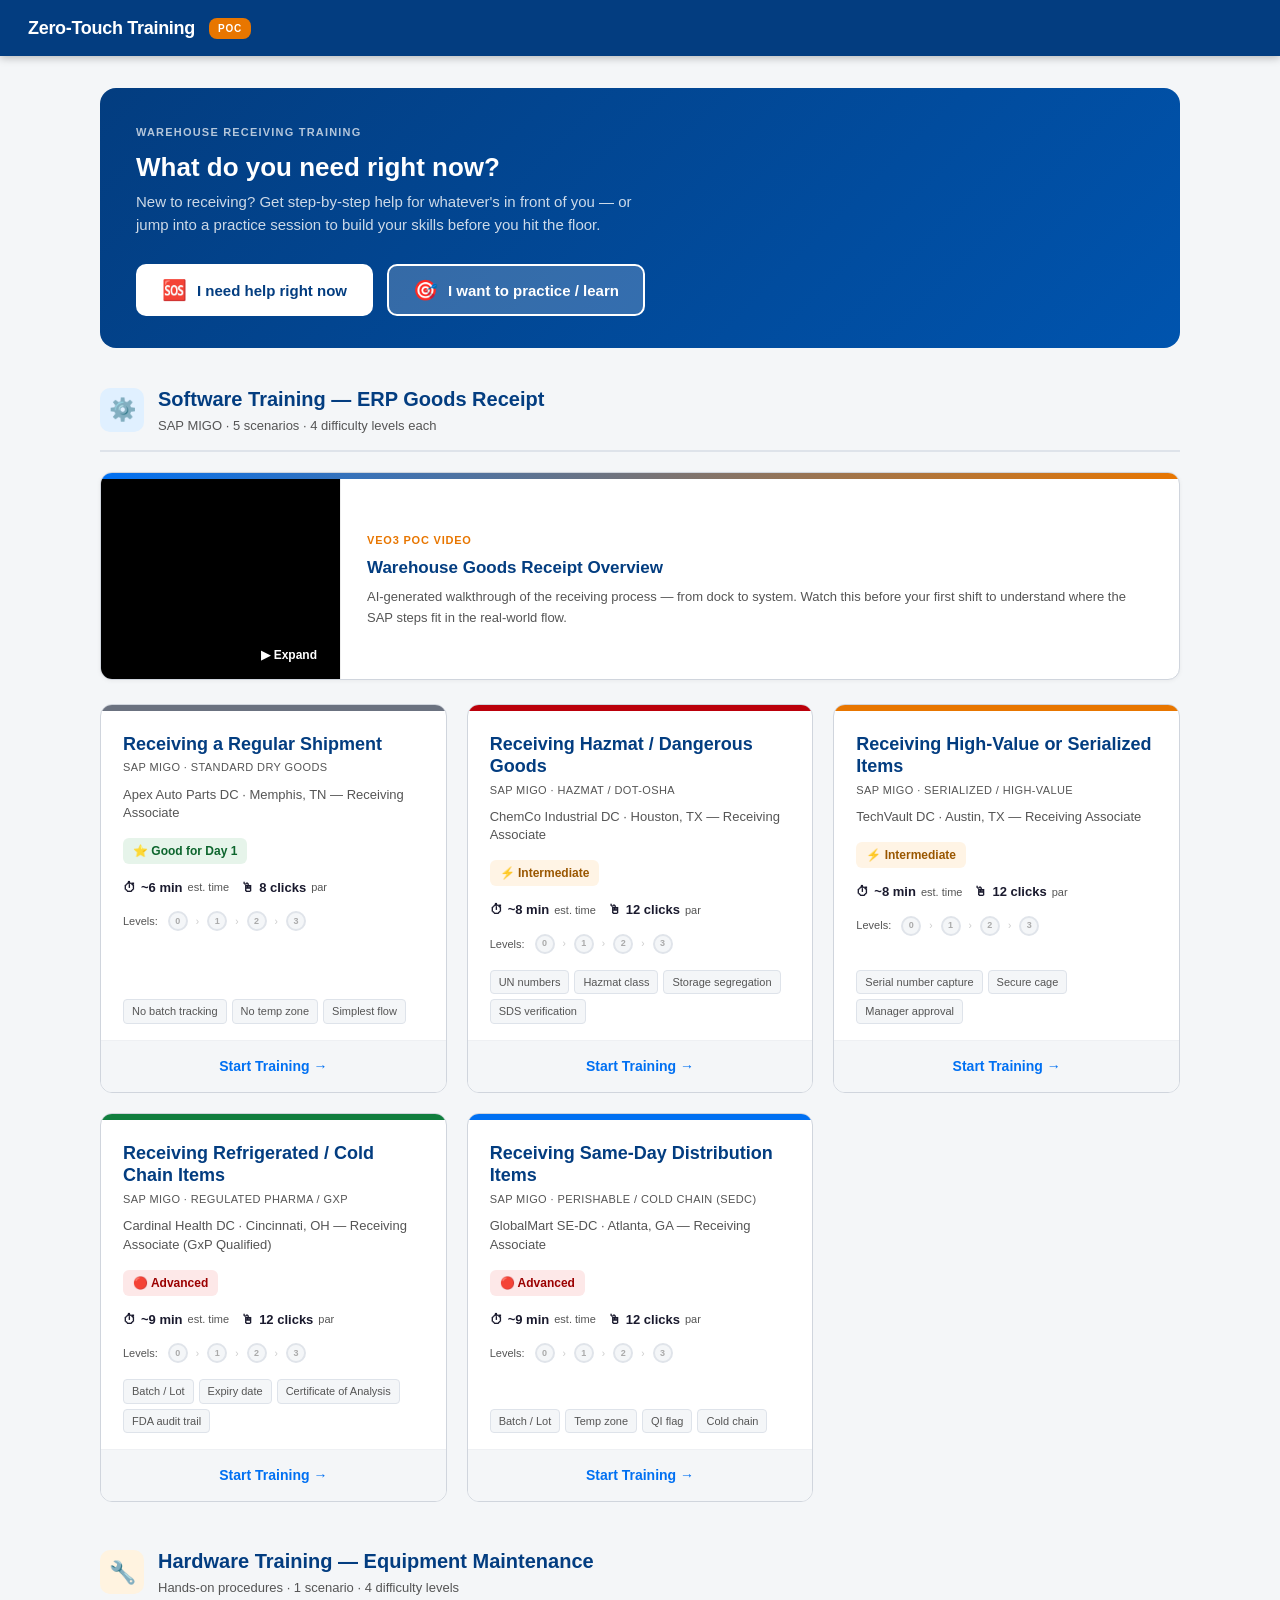
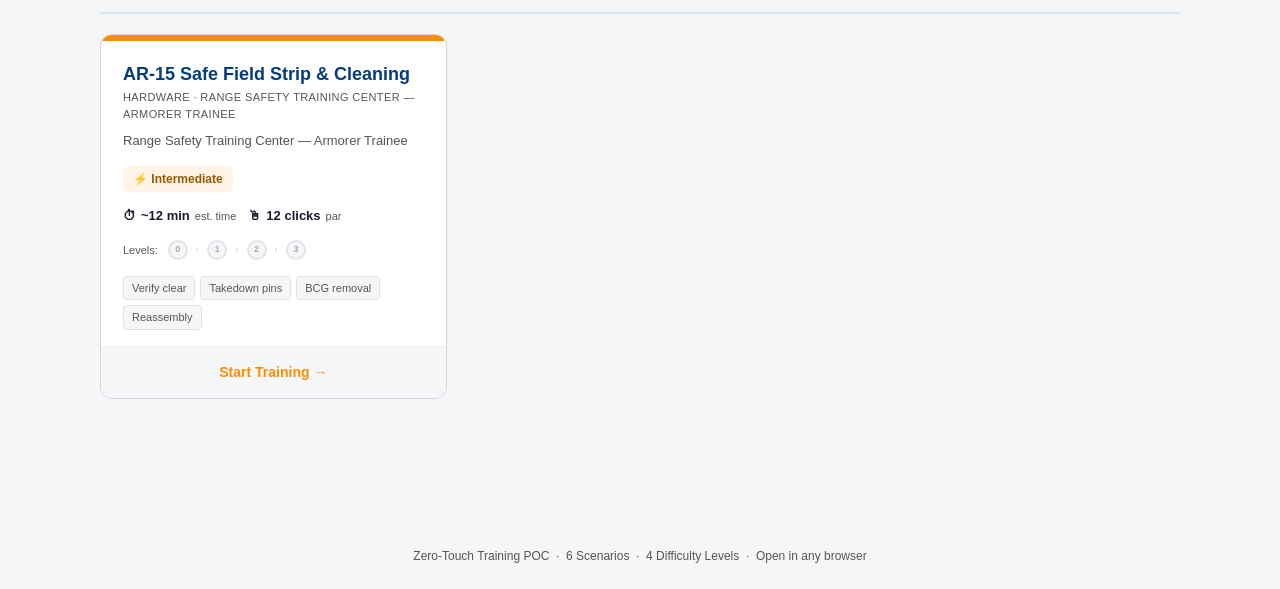
==== poc/output/ui_trainer/index.html @ 424bd265 "Add capture pipeline docs, Phase 4 BOM, exec summary v2, landing page UX redesign" ====
<!DOCTYPE html>
<html lang="en">
<head>
<meta charset="UTF-8">
<meta name="viewport" content="width=device-width, initial-scale=1.0">
<title>Zero-Touch Training</title>
<style>
  :root {
    --sap-blue:    #0070F2;
    --sap-shell:   #033D80;
    --sap-bg:      #F4F6F8;
    --sap-amber:   #E87600;
    --sap-green:   #107E3E;
    --sap-red:     #BB000B;
    --sap-text:    #1A1A2E;
    --sap-label:   #555;
    --sap-border:  #D0D5DD;
    --hw-steel:    #3C3C3C;
    --hw-orange:   #FF8C00;
    --radius:      12px;
    --min-tap:     52px;
  }
  *, *::before, *::after { margin: 0; padding: 0; box-sizing: border-box; }
  body {
    font-family: -apple-system, BlinkMacSystemFont, "Segoe UI", Roboto, "Helvetica Neue", Arial, sans-serif;
    background: var(--sap-bg);
    color: var(--sap-text);
    min-height: 100vh;
    font-size: 16px;
    line-height: 1.5;
  }

  /* ── Shell bar ───────────────────────────────── */
  .shell-bar {
    background: var(--sap-shell);
    color: #fff;
    padding: 0 28px;
    height: 56px;
    display: flex;
    align-items: center;
    gap: 14px;
    position: sticky;
    top: 0;
    z-index: 100;
    box-shadow: 0 2px 8px rgba(0,0,0,0.25);
  }
  .shell-bar h1 { font-size: 18px; font-weight: 700; letter-spacing: -0.3px; }
  .shell-bar .badge {
    background: var(--sap-amber);
    color: #fff;
    font-size: 10px;
    font-weight: 800;
    padding: 3px 9px;
    border-radius: 8px;
    text-transform: uppercase;
    letter-spacing: 0.8px;
  }

  /* ── Page wrapper ────────────────────────────── */
  .page { max-width: 1120px; margin: 0 auto; padding: 32px 20px 80px; }

  /* ── Mode hero ───────────────────────────────── */
  .mode-hero {
    background: linear-gradient(135deg, #033D80 0%, #0054AE 100%);
    border-radius: 16px;
    padding: 36px 36px 32px;
    margin-bottom: 36px;
    color: #fff;
  }
  .mode-hero .eyebrow {
    font-size: 11px;
    font-weight: 800;
    text-transform: uppercase;
    letter-spacing: 1.2px;
    opacity: 0.7;
    margin-bottom: 10px;
  }
  .mode-hero h2 {
    font-size: 26px;
    font-weight: 700;
    line-height: 1.25;
    margin-bottom: 8px;
  }
  .mode-hero .sub {
    font-size: 15px;
    opacity: 0.8;
    margin-bottom: 28px;
    line-height: 1.5;
    max-width: 520px;
  }
  .mode-buttons {
    display: flex;
    gap: 14px;
    flex-wrap: wrap;
  }
  .mode-btn {
    display: flex;
    align-items: center;
    gap: 10px;
    min-height: var(--min-tap);
    padding: 0 24px;
    border-radius: 10px;
    font-size: 15px;
    font-weight: 700;
    cursor: pointer;
    border: 2px solid transparent;
    transition: all 0.15s;
    text-decoration: none;
  }
  .mode-btn .icon { font-size: 20px; }
  .mode-btn.primary {
    background: #fff;
    color: var(--sap-shell);
  }
  .mode-btn.primary:hover { background: #EBF3FF; }
  .mode-btn.secondary {
    background: transparent;
    color: #fff;
    border-color: rgba(255,255,255,0.45);
  }
  .mode-btn.secondary:hover { background: rgba(255,255,255,0.12); border-color: rgba(255,255,255,0.8); }
  .mode-btn.active-mode {
    background: rgba(255,255,255,0.2);
    border-color: #fff;
    color: #fff;
  }

  /* ── "What's in front of you?" panel ─────────── */
  .situation-panel {
    background: #fff;
    border: 1px solid var(--sap-border);
    border-radius: var(--radius);
    margin-bottom: 36px;
    overflow: hidden;
    box-shadow: 0 1px 4px rgba(0,0,0,0.06);
  }
  .situation-panel.hidden { display: none; }
  .situation-header {
    background: #F0F6FF;
    border-bottom: 1px solid #D0E4FF;
    padding: 18px 24px;
    display: flex;
    align-items: center;
    gap: 12px;
  }
  .situation-header h3 {
    font-size: 17px;
    font-weight: 700;
    color: var(--sap-shell);
  }
  .situation-header .hint {
    font-size: 13px;
    color: var(--sap-label);
    margin-top: 2px;
  }
  .situation-pill {
    display: inline-flex;
    align-items: center;
    gap: 6px;
    background: var(--sap-shell);
    color: #fff;
    font-size: 11px;
    font-weight: 700;
    padding: 4px 12px;
    border-radius: 20px;
    text-transform: uppercase;
    letter-spacing: 0.5px;
    margin-left: auto;
    white-space: nowrap;
  }
  .situation-grid {
    display: grid;
    grid-template-columns: repeat(auto-fill, minmax(200px, 1fr));
    gap: 0;
  }
  .situation-item {
    display: flex;
    flex-direction: column;
    align-items: flex-start;
    padding: 22px 20px;
    border-right: 1px solid #EEF0F3;
    border-bottom: 1px solid #EEF0F3;
    text-decoration: none;
    color: var(--sap-text);
    transition: background 0.15s;
    cursor: pointer;
    min-height: var(--min-tap);
  }
  .situation-item:last-child { border-right: none; }
  .situation-item:hover { background: #F0F6FF; }
  .situation-item .sit-icon {
    font-size: 26px;
    margin-bottom: 10px;
    display: block;
  }
  .situation-item .sit-label {
    font-size: 14px;
    font-weight: 700;
    line-height: 1.3;
    margin-bottom: 4px;
    color: var(--sap-shell);
  }
  .situation-item .sit-sub {
    font-size: 12px;
    color: var(--sap-label);
    line-height: 1.4;
  }
  .situation-item .sit-action {
    margin-top: 12px;
    font-size: 12px;
    font-weight: 700;
    color: var(--sap-blue);
    display: flex;
    align-items: center;
    gap: 4px;
  }

  /* ── Domain sections ─────────────────────────── */
  .domain-section { margin-bottom: 44px; }
  .domain-header {
    display: flex;
    align-items: center;
    gap: 14px;
    margin-bottom: 20px;
    padding-bottom: 14px;
    border-bottom: 2px solid #DEE3EA;
  }
  .domain-icon {
    width: 44px;
    height: 44px;
    border-radius: 10px;
    display: flex;
    align-items: center;
    justify-content: center;
    font-size: 22px;
    flex-shrink: 0;
  }
  .domain-icon.sw { background: #E0F0FF; }
  .domain-icon.hw { background: #FFF3E0; }
  .domain-title  { font-size: 20px; font-weight: 700; color: var(--sap-shell); }
  .domain-sub    { font-size: 13px; color: var(--sap-label); margin-top: 2px; }

  /* ── Cards grid ──────────────────────────────── */
  .grid { display: grid; grid-template-columns: repeat(auto-fill, minmax(310px, 1fr)); gap: 20px; }

  .card {
    background: #fff;
    border: 1px solid var(--sap-border);
    border-radius: var(--radius);
    overflow: hidden;
    transition: box-shadow 0.18s, transform 0.14s;
    cursor: pointer;
    text-decoration: none;
    color: inherit;
    display: flex;
    flex-direction: column;
  }
  .card:hover {
    box-shadow: 0 8px 28px rgba(0,0,0,0.11);
    transform: translateY(-3px);
    border-color: var(--sap-blue);
  }
  .card.hw:hover { border-color: var(--hw-orange); }
  .card .stripe { height: 6px; }

  .card-body { padding: 22px 22px 16px; flex: 1; display: flex; flex-direction: column; }

  /* Plain-language title (big) + tech subtitle (small) */
  .card .plain-title {
    font-size: 18px;
    font-weight: 700;
    color: var(--sap-shell);
    line-height: 1.25;
    margin-bottom: 4px;
  }
  .card .tech-title {
    font-size: 11px;
    color: var(--sap-label);
    font-weight: 400;
    margin-bottom: 10px;
    text-transform: uppercase;
    letter-spacing: 0.4px;
  }
  .card .site {
    font-size: 13px;
    color: var(--sap-label);
    margin-bottom: 16px;
    line-height: 1.4;
  }

  /* Meta row: time + difficulty */
  .card .quick-meta {
    display: flex;
    gap: 12px;
    margin-bottom: 14px;
    flex-wrap: wrap;
  }
  .card .qm-item {
    display: flex;
    align-items: center;
    gap: 5px;
    font-size: 13px;
    font-weight: 600;
    color: var(--sap-text);
  }
  .card .qm-item .qm-label {
    font-size: 11px;
    color: var(--sap-label);
    font-weight: 400;
  }

  /* Level progress dots */
  .card .levels {
    display: flex;
    align-items: center;
    gap: 8px;
    margin-bottom: 16px;
  }
  .card .levels .lv-label {
    font-size: 11px;
    color: var(--sap-label);
    margin-right: 2px;
  }
  .lv-dot {
    width: 20px;
    height: 20px;
    border-radius: 50%;
    font-size: 9px;
    font-weight: 800;
    display: flex;
    align-items: center;
    justify-content: center;
    border: 2px solid #E0E4EA;
    color: #AAA;
    background: #F4F6F8;
  }
  .lv-dot.done {
    background: var(--sap-green);
    border-color: var(--sap-green);
    color: #fff;
  }
  .lv-arrow { font-size: 10px; color: #CCC; }

  /* Tags */
  .card .tags { display: flex; flex-wrap: wrap; gap: 5px; margin-top: auto; margin-bottom: 0; }
  .card .tag {
    font-size: 11px;
    padding: 3px 8px;
    border-radius: 4px;
    background: var(--sap-bg);
    color: var(--sap-label);
    border: 1px solid #DEE3EA;
  }

  /* Launch footer */
  .card .launch {
    display: flex;
    align-items: center;
    justify-content: center;
    gap: 6px;
    min-height: var(--min-tap);
    background: var(--sap-bg);
    font-size: 14px;
    font-weight: 700;
    color: var(--sap-blue);
    border-top: 1px solid #EEF0F3;
    transition: background 0.14s;
  }
  .card.hw .launch { color: var(--hw-orange); }
  .card:hover .launch { background: #E0F0FF; }
  .card.hw:hover .launch { background: #FFF3E0; }

  /* ── Difficulty badge ───────────────────────── */
  .diff-badge {
    display: inline-flex;
    align-items: center;
    gap: 5px;
    font-size: 12px;
    font-weight: 700;
    padding: 4px 10px;
    border-radius: 6px;
    margin-bottom: 14px;
    align-self: flex-start;
  }
  .diff-beginner  { background: #E6F4EA; color: #0D652D; }
  .diff-intermediate { background: #FFF4E5; color: #9A5700; }
  .diff-advanced  { background: #FDE8E8; color: #9B0000; }

  /* ── Video showcase ──────────────────────────── */
  .video-card {
    background: #fff;
    border: 1px solid var(--sap-border);
    border-radius: var(--radius);
    overflow: hidden;
    margin-bottom: 24px;
    box-shadow: 0 1px 4px rgba(0,0,0,0.05);
  }
  .video-card .stripe { height: 6px; background: linear-gradient(90deg, var(--sap-blue), var(--sap-amber)); }
  .video-card-inner { display: flex; align-items: stretch; }
  .video-wrap {
    width: 240px; min-width: 240px; height: 200px;
    position: relative; background: #000;
    border-right: 1px solid #eee; overflow: hidden; cursor: pointer;
  }
  .video-wrap video { width: 100%; height: 100%; object-fit: cover; display: block; }
  .video-wrap .expand-btn {
    position: absolute; bottom: 10px; right: 10px;
    background: rgba(0,0,0,0.72); color: #fff; border: none;
    border-radius: 6px; padding: 7px 13px;
    font-size: 12px; font-weight: 700; cursor: pointer;
    display: flex; align-items: center; gap: 5px; transition: background 0.18s;
  }
  .video-wrap .expand-btn:hover { background: rgba(0,0,0,0.92); }
  .video-card-text {
    flex: 1; padding: 22px 26px 18px;
    display: flex; flex-direction: column; justify-content: center;
  }
  .video-card-text .label {
    font-size: 11px; font-weight: 800; text-transform: uppercase;
    letter-spacing: 0.8px; color: var(--sap-amber); margin-bottom: 8px;
  }
  .video-card-text h3 { font-size: 17px; font-weight: 700; color: var(--sap-shell); margin-bottom: 8px; line-height: 1.3; }
  .video-card-text p  { font-size: 13px; color: var(--sap-label); line-height: 1.6; }
  @media (max-width: 680px) {
    .video-card-inner { flex-direction: column; }
    .video-wrap { width: 100%; min-width: 0; height: 180px; border-right: none; border-bottom: 1px solid #eee; }
  }

  /* ── Video modal ─────────────────────────────── */
  .video-modal-overlay {
    display: none; position: fixed; inset: 0; z-index: 9999;
    background: rgba(0,0,0,0.86); backdrop-filter: blur(6px);
    align-items: center; justify-content: center;
  }
  .video-modal-overlay.active { display: flex; }
  .video-modal {
    position: relative; max-height: 90vh; max-width: 90vw;
    border-radius: 12px; overflow: hidden; box-shadow: 0 20px 60px rgba(0,0,0,0.5);
  }
  .video-modal video { display: block; max-height: 90vh; max-width: 90vw; border-radius: 12px; }
  .video-modal .close-btn {
    position: absolute; top: 12px; right: 12px;
    background: rgba(0,0,0,0.65); color: #fff; border: none;
    border-radius: 50%; width: 40px; height: 40px; font-size: 20px;
    cursor: pointer; display: flex; align-items: center; justify-content: center; transition: background 0.18s;
  }
  .video-modal .close-btn:hover { background: rgba(0,0,0,0.92); }

  /* ── Footer ──────────────────────────────────── */
  .footer { text-align: center; padding: 24px; font-size: 12px; color: var(--sap-label); }

  /* ── Responsive ──────────────────────────────── */
  @media (max-width: 600px) {
    .mode-hero { padding: 24px 20px; }
    .mode-hero h2 { font-size: 21px; }
    .mode-buttons { flex-direction: column; }
    .mode-btn { justify-content: center; }
    .situation-grid { grid-template-columns: 1fr 1fr; }
    .page { padding: 20px 14px 60px; }
  }
</style>
</head>
<body>

<!-- ── Shell bar ──────────────────────────────────────────────── -->
<div class="shell-bar">
  <h1>Zero-Touch Training</h1>
  <span class="badge">POC</span>
</div>

<div class="page">

  <!-- ── Mode hero ──────────────────────────────────────────── -->
  <div class="mode-hero">
    <div class="eyebrow">Warehouse Receiving Training</div>
    <h2>What do you need right now?</h2>
    <p class="sub">
      New to receiving? Get step-by-step help for whatever's in front of you —
      or jump into a practice session to build your skills before you hit the floor.
    </p>
    <div class="mode-buttons">
      <button class="mode-btn primary" onclick="showMode('help')" id="btn-help">
        <span class="icon">🆘</span> I need help right now
      </button>
      <button class="mode-btn secondary" onclick="showMode('practice')" id="btn-practice">
        <span class="icon">🎯</span> I want to practice / learn
      </button>
    </div>
  </div>

  <!-- ── Help Now: Situation selector ──────────────────────── -->
  <div class="situation-panel hidden" id="panel-help">
    <div class="situation-header">
      <div>
        <h3>What's in front of you?</h3>
        <p class="hint">Pick the type of shipment you're receiving right now.</p>
      </div>
      <span class="situation-pill">🟢 Quick Reference — Explore Mode</span>
    </div>
    <div class="situation-grid">
      <a class="situation-item" href="standard_dry_gr/index.html">
        <span class="sit-icon">📦</span>
        <div class="sit-label">Regular boxes or pallets</div>
        <div class="sit-sub">Standard dry goods, no special handling required</div>
        <div class="sit-action">Open step guide →</div>
      </a>
      <a class="situation-item" href="hazmat_gr/index.html">
        <span class="sit-icon">☣️</span>
        <div class="sit-label">Hazmat / Dangerous goods</div>
        <div class="sit-sub">Packages with hazard placards, UN numbers, or orange diamonds</div>
        <div class="sit-action">Open step guide →</div>
      </a>
      <a class="situation-item" href="pharma_gr/index.html">
        <span class="sit-icon">🌡️</span>
        <div class="sit-label">Refrigerated or cold chain</div>
        <div class="sit-sub">Temperature-controlled items, pharmaceuticals, or perishables</div>
        <div class="sit-action">Open step guide →</div>
      </a>
      <a class="situation-item" href="serialized_gr/index.html">
        <span class="sit-icon">💎</span>
        <div class="sit-label">High-value or serialized items</div>
        <div class="sit-sub">Electronics, serialized equipment, or items requiring secure storage</div>
        <div class="sit-action">Open step guide →</div>
      </a>
      <a class="situation-item" href="sedc_goods_receipt/index.html">
        <span class="sit-icon">⚡</span>
        <div class="sit-label">Same-day distribution items</div>
        <div class="sit-sub">Local-source or time-sensitive shipments for same-day fulfillment</div>
        <div class="sit-action">Open step guide →</div>
      </a>
    </div>
  </div>

  <!-- ── Practice: full scenarios ──────────────────────────── -->
  <div id="panel-practice">

    <!-- Software domain -->
    <div class="domain-section">
      <div class="domain-header">
        <div class="domain-icon sw">⚙️</div>
        <div>
          <div class="domain-title">Software Training — ERP Goods Receipt</div>
          <div class="domain-sub">SAP MIGO · 5 scenarios · 4 difficulty levels each</div>
        </div>
      </div>

      <!-- Video card -->
      <div class="video-card">
        <div class="stripe"></div>
        <div class="video-card-inner">
          <div class="video-wrap" onclick="openVideoModal()">
            <video id="thumbVideo" preload="metadata" muted>
              <source src="../bigfoot_goods_receipt_poc.mp4" type="video/mp4">
            </video>
            <button class="expand-btn" onclick="event.stopPropagation(); openVideoModal()">&#9654; Expand</button>
          </div>
          <div class="video-card-text">
            <div class="label">Veo3 POC Video</div>
            <h3>Warehouse Goods Receipt Overview</h3>
            <p>AI-generated walkthrough of the receiving process — from dock to system. Watch this before your first shift to understand where the SAP steps fit in the real-world flow.</p>
          </div>
        </div>
      </div>

      <!-- ERP scenario cards -->
      <div class="grid">

        <!-- Standard Dry -->
        <a class="card" href="standard_dry_gr/index.html">
          <div class="stripe" style="background:#6B7280"></div>
          <div class="card-body">
            <div class="plain-title">Receiving a Regular Shipment</div>
            <div class="tech-title">SAP MIGO · Standard Dry Goods</div>
            <div class="site">Apex Auto Parts DC · Memphis, TN — Receiving Associate</div>
            <span class="diff-badge diff-beginner">⭐ Good for Day 1</span>
            <div class="quick-meta">
              <div class="qm-item"><span>⏱</span> <span>~6 min</span> <span class="qm-label">est. time</span></div>
              <div class="qm-item"><span>🖱</span> <span>8 clicks</span> <span class="qm-label">par</span></div>
            </div>
            <div class="levels">
              <span class="lv-label">Levels:</span>
              <span class="lv-dot">0</span><span class="lv-arrow">›</span>
              <span class="lv-dot">1</span><span class="lv-arrow">›</span>
              <span class="lv-dot">2</span><span class="lv-arrow">›</span>
              <span class="lv-dot">3</span>
            </div>
            <div class="tags">
              <span class="tag">No batch tracking</span>
              <span class="tag">No temp zone</span>
              <span class="tag">Simplest flow</span>
            </div>
          </div>
          <div class="launch">Start Training →</div>
        </a>

        <!-- Hazmat -->
        <a class="card" href="hazmat_gr/index.html">
          <div class="stripe" style="background:#BB000B"></div>
          <div class="card-body">
            <div class="plain-title">Receiving Hazmat / Dangerous Goods</div>
            <div class="tech-title">SAP MIGO · Hazmat / DOT-OSHA</div>
            <div class="site">ChemCo Industrial DC · Houston, TX — Receiving Associate</div>
            <span class="diff-badge diff-intermediate">⚡ Intermediate</span>
            <div class="quick-meta">
              <div class="qm-item"><span>⏱</span> <span>~8 min</span> <span class="qm-label">est. time</span></div>
              <div class="qm-item"><span>🖱</span> <span>12 clicks</span> <span class="qm-label">par</span></div>
            </div>
            <div class="levels">
              <span class="lv-label">Levels:</span>
              <span class="lv-dot">0</span><span class="lv-arrow">›</span>
              <span class="lv-dot">1</span><span class="lv-arrow">›</span>
              <span class="lv-dot">2</span><span class="lv-arrow">›</span>
              <span class="lv-dot">3</span>
            </div>
            <div class="tags">
              <span class="tag">UN numbers</span>
              <span class="tag">Hazmat class</span>
              <span class="tag">Storage segregation</span>
              <span class="tag">SDS verification</span>
            </div>
          </div>
          <div class="launch">Start Training →</div>
        </a>

        <!-- Serialized -->
        <a class="card" href="serialized_gr/index.html">
          <div class="stripe" style="background:#E87600"></div>
          <div class="card-body">
            <div class="plain-title">Receiving High-Value or Serialized Items</div>
            <div class="tech-title">SAP MIGO · Serialized / High-Value</div>
            <div class="site">TechVault DC · Austin, TX — Receiving Associate</div>
            <span class="diff-badge diff-intermediate">⚡ Intermediate</span>
            <div class="quick-meta">
              <div class="qm-item"><span>⏱</span> <span>~8 min</span> <span class="qm-label">est. time</span></div>
              <div class="qm-item"><span>🖱</span> <span>12 clicks</span> <span class="qm-label">par</span></div>
            </div>
            <div class="levels">
              <span class="lv-label">Levels:</span>
              <span class="lv-dot">0</span><span class="lv-arrow">›</span>
              <span class="lv-dot">1</span><span class="lv-arrow">›</span>
              <span class="lv-dot">2</span><span class="lv-arrow">›</span>
              <span class="lv-dot">3</span>
            </div>
            <div class="tags">
              <span class="tag">Serial number capture</span>
              <span class="tag">Secure cage</span>
              <span class="tag">Manager approval</span>
            </div>
          </div>
          <div class="launch">Start Training →</div>
        </a>

        <!-- Pharma / Cold Chain -->
        <a class="card" href="pharma_gr/index.html">
          <div class="stripe" style="background:#107E3E"></div>
          <div class="card-body">
            <div class="plain-title">Receiving Refrigerated / Cold Chain Items</div>
            <div class="tech-title">SAP MIGO · Regulated Pharma / GxP</div>
            <div class="site">Cardinal Health DC · Cincinnati, OH — Receiving Associate (GxP Qualified)</div>
            <span class="diff-badge diff-advanced">🔴 Advanced</span>
            <div class="quick-meta">
              <div class="qm-item"><span>⏱</span> <span>~9 min</span> <span class="qm-label">est. time</span></div>
              <div class="qm-item"><span>🖱</span> <span>12 clicks</span> <span class="qm-label">par</span></div>
            </div>
            <div class="levels">
              <span class="lv-label">Levels:</span>
              <span class="lv-dot">0</span><span class="lv-arrow">›</span>
              <span class="lv-dot">1</span><span class="lv-arrow">›</span>
              <span class="lv-dot">2</span><span class="lv-arrow">›</span>
              <span class="lv-dot">3</span>
            </div>
            <div class="tags">
              <span class="tag">Batch / Lot</span>
              <span class="tag">Expiry date</span>
              <span class="tag">Certificate of Analysis</span>
              <span class="tag">FDA audit trail</span>
            </div>
          </div>
          <div class="launch">Start Training →</div>
        </a>

        <!-- SEDC -->
        <a class="card" href="sedc_goods_receipt/index.html">
          <div class="stripe" style="background:#0070F2"></div>
          <div class="card-body">
            <div class="plain-title">Receiving Same-Day Distribution Items</div>
            <div class="tech-title">SAP MIGO · Perishable / Cold Chain (SEDC)</div>
            <div class="site">GlobalMart SE-DC · Atlanta, GA — Receiving Associate</div>
            <span class="diff-badge diff-advanced">🔴 Advanced</span>
            <div class="quick-meta">
              <div class="qm-item"><span>⏱</span> <span>~9 min</span> <span class="qm-label">est. time</span></div>
              <div class="qm-item"><span>🖱</span> <span>12 clicks</span> <span class="qm-label">par</span></div>
            </div>
            <div class="levels">
              <span class="lv-label">Levels:</span>
              <span class="lv-dot">0</span><span class="lv-arrow">›</span>
              <span class="lv-dot">1</span><span class="lv-arrow">›</span>
              <span class="lv-dot">2</span><span class="lv-arrow">›</span>
              <span class="lv-dot">3</span>
            </div>
            <div class="tags">
              <span class="tag">Batch / Lot</span>
              <span class="tag">Temp zone</span>
              <span class="tag">QI flag</span>
              <span class="tag">Cold chain</span>
            </div>
          </div>
          <div class="launch">Start Training →</div>
        </a>

      </div><!-- /grid -->
    </div><!-- /domain-section ERP -->

    <!-- Hardware domain -->
    <div class="domain-section">
      <div class="domain-header">
        <div class="domain-icon hw">🔧</div>
        <div>
          <div class="domain-title">Hardware Training — Equipment Maintenance</div>
          <div class="domain-sub">Hands-on procedures · 1 scenario · 4 difficulty levels</div>
        </div>
      </div>
      <div class="grid">
        <a class="card hw" href="ar15_field_strip/index.html">
          <div class="stripe" style="background:#FF8C00"></div>
          <div class="card-body">
            <div class="plain-title">AR-15 Safe Field Strip &amp; Cleaning</div>
            <div class="tech-title">Hardware · Range Safety Training Center — Armorer Trainee</div>
            <div class="site">Range Safety Training Center — Armorer Trainee</div>
            <span class="diff-badge diff-intermediate">⚡ Intermediate</span>
            <div class="quick-meta">
              <div class="qm-item"><span>⏱</span> <span>~12 min</span> <span class="qm-label">est. time</span></div>
              <div class="qm-item"><span>🖱</span> <span>12 clicks</span> <span class="qm-label">par</span></div>
            </div>
            <div class="levels">
              <span class="lv-label">Levels:</span>
              <span class="lv-dot">0</span><span class="lv-arrow">›</span>
              <span class="lv-dot">1</span><span class="lv-arrow">›</span>
              <span class="lv-dot">2</span><span class="lv-arrow">›</span>
              <span class="lv-dot">3</span>
            </div>
            <div class="tags">
              <span class="tag">Verify clear</span>
              <span class="tag">Takedown pins</span>
              <span class="tag">BCG removal</span>
              <span class="tag">Reassembly</span>
            </div>
          </div>
          <div class="launch">Start Training →</div>
        </a>
      </div>
    </div>

  </div><!-- /panel-practice -->
</div><!-- /page -->

<div class="footer">
  Zero-Touch Training POC &nbsp;·&nbsp; 6 Scenarios &nbsp;·&nbsp; 4 Difficulty Levels &nbsp;·&nbsp; Open in any browser
</div>

<!-- ── Video modal ──────────────────────────────────────────── -->
<div class="video-modal-overlay" id="videoModal" onclick="closeVideoModal(event)">
  <div class="video-modal">
    <video id="modalVideo" controls preload="none">
      <source src="../bigfoot_goods_receipt_poc.mp4" type="video/mp4">
    </video>
    <button class="close-btn" onclick="closeVideoModal()">&times;</button>
  </div>
</div>

<script>
// ── Mode switching ──────────────────────────────────────────
var activeMode = null;

function showMode(mode) {
  var helpPanel     = document.getElementById('panel-help');
  var practicePanel = document.getElementById('panel-practice');
  var btnHelp       = document.getElementById('btn-help');
  var btnPractice   = document.getElementById('btn-practice');

  if (mode === 'help') {
    helpPanel.classList.remove('hidden');
    practicePanel.style.display = 'none';
    btnHelp.classList.add('active-mode');
    btnPractice.classList.remove('active-mode');
  } else {
    helpPanel.classList.add('hidden');
    practicePanel.style.display = '';
    btnPractice.classList.add('active-mode');
    btnHelp.classList.remove('active-mode');
  }
  activeMode = mode;

  // Smooth scroll to content
  helpPanel.scrollIntoView ? helpPanel.scrollIntoView({ behavior: 'smooth', block: 'nearest' }) : null;
}

// Default to practice mode on load (show full scenario grid)
showMode('practice');

// ── Video modal ─────────────────────────────────────────────
function openVideoModal() {
  var overlay  = document.getElementById('videoModal');
  var modalVid = document.getElementById('modalVideo');
  overlay.classList.add('active');
  modalVid.currentTime = 0;
  modalVid.play();
  document.body.style.overflow = 'hidden';
}
function closeVideoModal(e) {
  if (e && e.target !== e.currentTarget) return;
  var overlay  = document.getElementById('videoModal');
  var modalVid = document.getElementById('modalVideo');
  modalVid.pause();
  overlay.classList.remove('active');
  document.body.style.overflow = '';
}
document.addEventListener('keydown', function(e) {
  if (e.key === 'Escape') closeVideoModal();
});
</script>
</body>
</html>
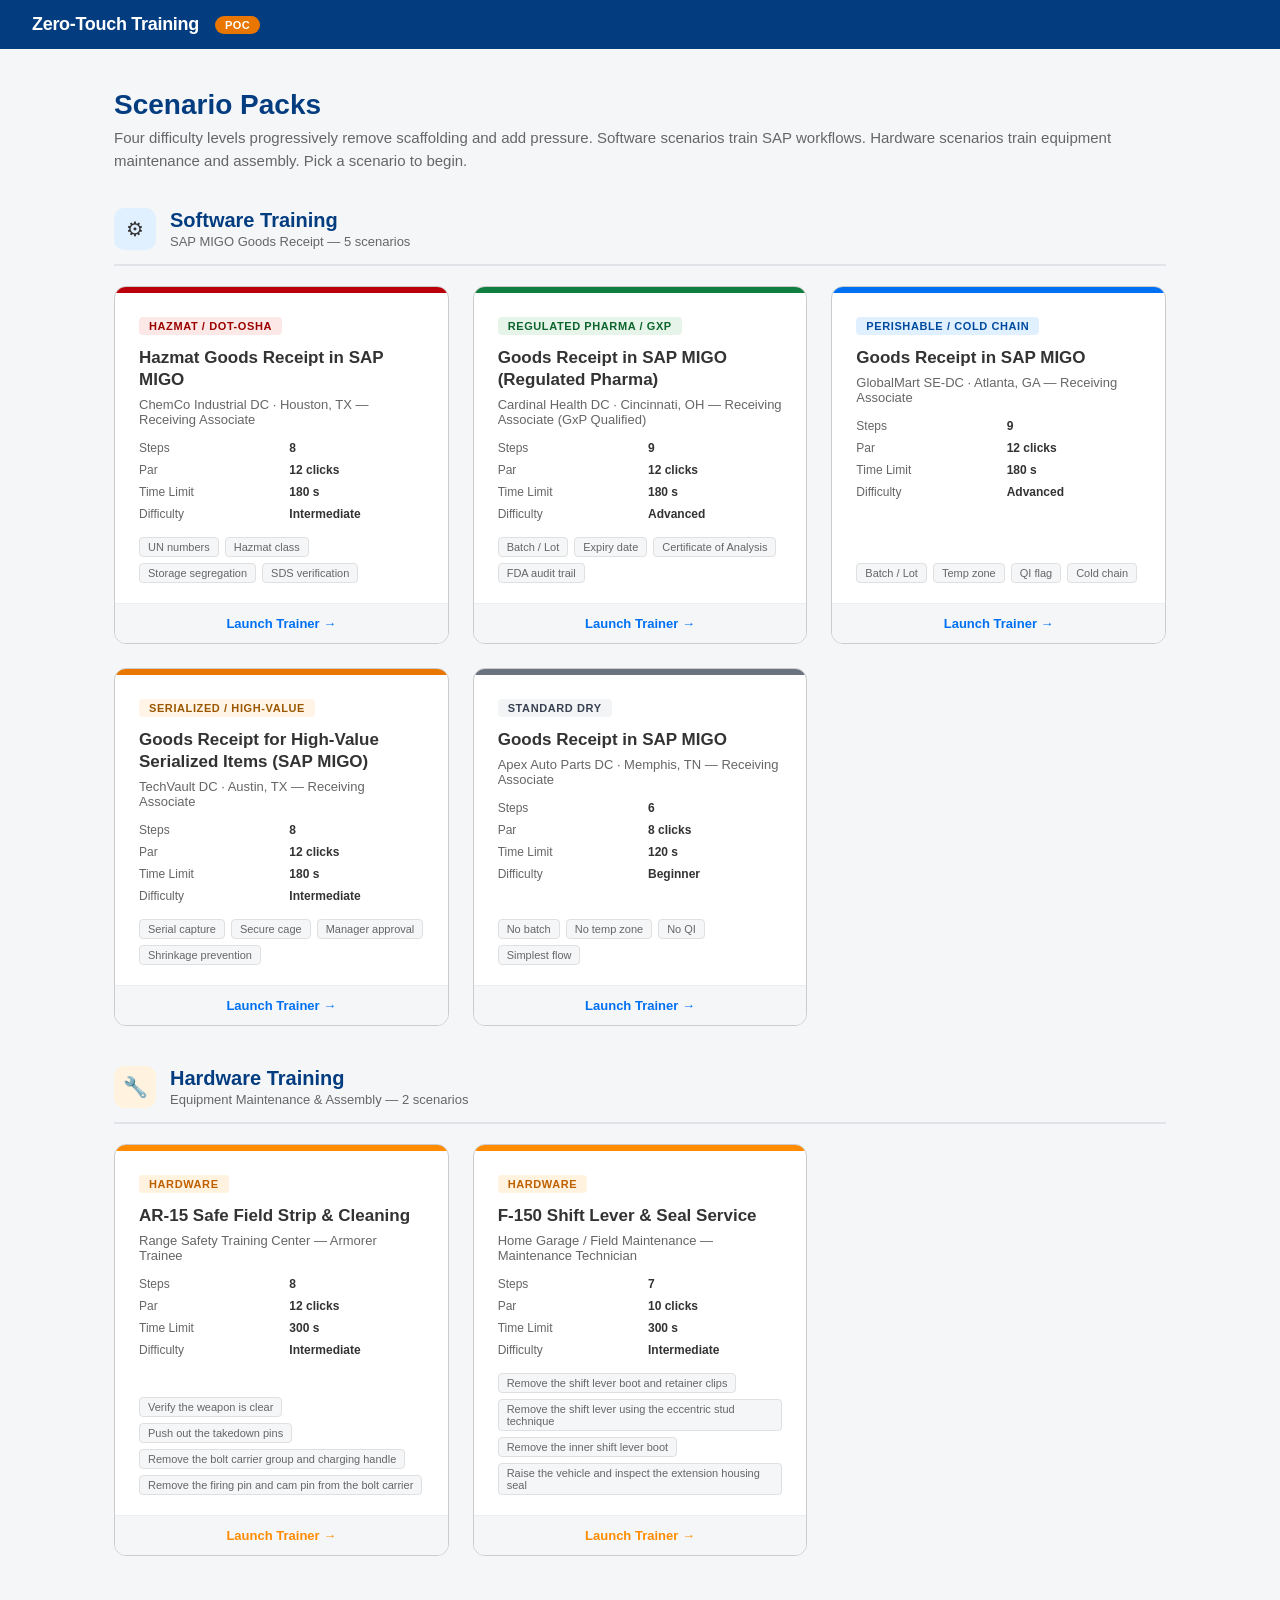
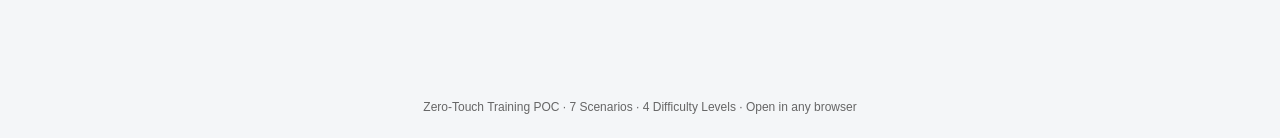
==== commit 361a4ec7: "fix: add F-150 scenario file, extracted page images, generated trainer, and updated index - Added po" ====
--- a/poc/output/ui_trainer/index.html
+++ b/poc/output/ui_trainer/index.html
@@ -3,252 +3,82 @@
 <head>
 <meta charset="UTF-8">
 <meta name="viewport" content="width=device-width, initial-scale=1.0">
-<title>Zero-Touch Training</title>
+<title>Zero-Touch Training — Scenario Selector</title>
 <style>
   :root {
-    --sap-blue:    #0070F2;
-    --sap-shell:   #033D80;
-    --sap-bg:      #F4F6F8;
-    --sap-amber:   #E87600;
-    --sap-green:   #107E3E;
-    --sap-red:     #BB000B;
-    --sap-text:    #1A1A2E;
-    --sap-label:   #555;
-    --sap-border:  #D0D5DD;
-    --hw-steel:    #3C3C3C;
-    --hw-orange:   #FF8C00;
-    --radius:      12px;
-    --min-tap:     52px;
-  }
-  *, *::before, *::after { margin: 0; padding: 0; box-sizing: border-box; }
+    --sap-blue: #0070F2;
+    --sap-shell: #033D80;
+    --sap-grey-bg: #F4F6F8;
+    --sap-amber: #E87600;
+    --sap-green: #107E3E;
+    --sap-red: #BB000B;
+    --sap-text: #333;
+    --sap-label: #666;
+    --sap-border: #CCC;
+    --hw-steel: #3C3C3C;
+    --hw-orange: #FF8C00;
+    --radius: 12px;
+  }
+  * { margin: 0; padding: 0; box-sizing: border-box; }
   body {
     font-family: -apple-system, BlinkMacSystemFont, "Segoe UI", Roboto, "Helvetica Neue", Arial, sans-serif;
-    background: var(--sap-bg);
+    background: var(--sap-grey-bg);
     color: var(--sap-text);
     min-height: 100vh;
-    font-size: 16px;
-    line-height: 1.5;
-  }
-
-  /* ── Shell bar ───────────────────────────────── */
+  }
+
+  /* ── Shell bar ─────────────────────────────── */
   .shell-bar {
     background: var(--sap-shell);
     color: #fff;
-    padding: 0 28px;
-    height: 56px;
+    padding: 14px 32px;
     display: flex;
     align-items: center;
-    gap: 14px;
-    position: sticky;
-    top: 0;
-    z-index: 100;
-    box-shadow: 0 2px 8px rgba(0,0,0,0.25);
-  }
-  .shell-bar h1 { font-size: 18px; font-weight: 700; letter-spacing: -0.3px; }
+    gap: 16px;
+  }
+  .shell-bar h1 { font-size: 18px; font-weight: 600; letter-spacing: -0.3px; }
   .shell-bar .badge {
     background: var(--sap-amber);
     color: #fff;
-    font-size: 10px;
-    font-weight: 800;
-    padding: 3px 9px;
-    border-radius: 8px;
-    text-transform: uppercase;
-    letter-spacing: 0.8px;
-  }
-
-  /* ── Page wrapper ────────────────────────────── */
-  .page { max-width: 1120px; margin: 0 auto; padding: 32px 20px 80px; }
-
-  /* ── Mode hero ───────────────────────────────── */
-  .mode-hero {
-    background: linear-gradient(135deg, #033D80 0%, #0054AE 100%);
-    border-radius: 16px;
-    padding: 36px 36px 32px;
-    margin-bottom: 36px;
-    color: #fff;
-  }
-  .mode-hero .eyebrow {
-    font-size: 11px;
-    font-weight: 800;
-    text-transform: uppercase;
-    letter-spacing: 1.2px;
-    opacity: 0.7;
-    margin-bottom: 10px;
-  }
-  .mode-hero h2 {
-    font-size: 26px;
-    font-weight: 700;
-    line-height: 1.25;
-    margin-bottom: 8px;
-  }
-  .mode-hero .sub {
-    font-size: 15px;
-    opacity: 0.8;
-    margin-bottom: 28px;
-    line-height: 1.5;
-    max-width: 520px;
-  }
-  .mode-buttons {
-    display: flex;
-    gap: 14px;
-    flex-wrap: wrap;
-  }
-  .mode-btn {
-    display: flex;
-    align-items: center;
-    gap: 10px;
-    min-height: var(--min-tap);
-    padding: 0 24px;
-    border-radius: 10px;
-    font-size: 15px;
-    font-weight: 700;
-    cursor: pointer;
-    border: 2px solid transparent;
-    transition: all 0.15s;
-    text-decoration: none;
-  }
-  .mode-btn .icon { font-size: 20px; }
-  .mode-btn.primary {
-    background: #fff;
-    color: var(--sap-shell);
-  }
-  .mode-btn.primary:hover { background: #EBF3FF; }
-  .mode-btn.secondary {
-    background: transparent;
-    color: #fff;
-    border-color: rgba(255,255,255,0.45);
-  }
-  .mode-btn.secondary:hover { background: rgba(255,255,255,0.12); border-color: rgba(255,255,255,0.8); }
-  .mode-btn.active-mode {
-    background: rgba(255,255,255,0.2);
-    border-color: #fff;
-    color: #fff;
-  }
-
-  /* ── "What's in front of you?" panel ─────────── */
-  .situation-panel {
-    background: #fff;
-    border: 1px solid var(--sap-border);
-    border-radius: var(--radius);
-    margin-bottom: 36px;
-    overflow: hidden;
-    box-shadow: 0 1px 4px rgba(0,0,0,0.06);
-  }
-  .situation-panel.hidden { display: none; }
-  .situation-header {
-    background: #F0F6FF;
-    border-bottom: 1px solid #D0E4FF;
-    padding: 18px 24px;
-    display: flex;
-    align-items: center;
-    gap: 12px;
-  }
-  .situation-header h3 {
-    font-size: 17px;
-    font-weight: 700;
-    color: var(--sap-shell);
-  }
-  .situation-header .hint {
-    font-size: 13px;
-    color: var(--sap-label);
-    margin-top: 2px;
-  }
-  .situation-pill {
-    display: inline-flex;
-    align-items: center;
-    gap: 6px;
-    background: var(--sap-shell);
-    color: #fff;
     font-size: 11px;
     font-weight: 700;
-    padding: 4px 12px;
-    border-radius: 20px;
+    padding: 3px 10px;
+    border-radius: 10px;
     text-transform: uppercase;
     letter-spacing: 0.5px;
-    margin-left: auto;
-    white-space: nowrap;
-  }
-  .situation-grid {
-    display: grid;
-    grid-template-columns: repeat(auto-fill, minmax(200px, 1fr));
-    gap: 0;
-  }
-  .situation-item {
-    display: flex;
-    flex-direction: column;
-    align-items: flex-start;
-    padding: 22px 20px;
-    border-right: 1px solid #EEF0F3;
-    border-bottom: 1px solid #EEF0F3;
-    text-decoration: none;
-    color: var(--sap-text);
-    transition: background 0.15s;
-    cursor: pointer;
-    min-height: var(--min-tap);
-  }
-  .situation-item:last-child { border-right: none; }
-  .situation-item:hover { background: #F0F6FF; }
-  .situation-item .sit-icon {
-    font-size: 26px;
-    margin-bottom: 10px;
-    display: block;
-  }
-  .situation-item .sit-label {
-    font-size: 14px;
-    font-weight: 700;
-    line-height: 1.3;
-    margin-bottom: 4px;
-    color: var(--sap-shell);
-  }
-  .situation-item .sit-sub {
-    font-size: 12px;
-    color: var(--sap-label);
-    line-height: 1.4;
-  }
-  .situation-item .sit-action {
-    margin-top: 12px;
-    font-size: 12px;
-    font-weight: 700;
-    color: var(--sap-blue);
-    display: flex;
-    align-items: center;
-    gap: 4px;
-  }
-
-  /* ── Domain sections ─────────────────────────── */
-  .domain-section { margin-bottom: 44px; }
+  }
+
+  /* ── Page layout ───────────────────────────── */
+  .page { max-width: 1100px; margin: 0 auto; padding: 40px 24px 80px; }
+  .page-title { font-size: 28px; font-weight: 700; margin-bottom: 6px; color: var(--sap-shell); }
+  .page-sub { font-size: 15px; color: var(--sap-label); margin-bottom: 36px; line-height: 1.5; }
+
+  /* ── Domain sections ───────────────────────── */
+  .domain-section { margin-bottom: 40px; }
   .domain-header {
-    display: flex;
-    align-items: center;
-    gap: 14px;
-    margin-bottom: 20px;
-    padding-bottom: 14px;
-    border-bottom: 2px solid #DEE3EA;
+    display: flex; align-items: center; gap: 14px;
+    margin-bottom: 20px; padding-bottom: 14px;
+    border-bottom: 2px solid #e0e4e8;
   }
   .domain-icon {
-    width: 44px;
-    height: 44px;
-    border-radius: 10px;
-    display: flex;
-    align-items: center;
-    justify-content: center;
-    font-size: 22px;
-    flex-shrink: 0;
+    width: 42px; height: 42px; border-radius: 10px;
+    display: flex; align-items: center; justify-content: center;
+    font-size: 20px; flex-shrink: 0;
   }
   .domain-icon.sw { background: #E0F0FF; }
   .domain-icon.hw { background: #FFF3E0; }
-  .domain-title  { font-size: 20px; font-weight: 700; color: var(--sap-shell); }
-  .domain-sub    { font-size: 13px; color: var(--sap-label); margin-top: 2px; }
-
-  /* ── Cards grid ──────────────────────────────── */
-  .grid { display: grid; grid-template-columns: repeat(auto-fill, minmax(310px, 1fr)); gap: 20px; }
+  .domain-title { font-size: 20px; font-weight: 700; color: var(--sap-shell); }
+  .domain-sub { font-size: 13px; color: var(--sap-label); margin-top: 2px; }
+
+  /* ── Scenario cards grid ───────────────────── */
+  .grid { display: grid; grid-template-columns: repeat(auto-fill, minmax(320px, 1fr)); gap: 24px; }
 
   .card {
     background: #fff;
     border: 1px solid var(--sap-border);
     border-radius: var(--radius);
     overflow: hidden;
-    transition: box-shadow 0.18s, transform 0.14s;
+    transition: box-shadow 0.2s, transform 0.15s;
     cursor: pointer;
     text-decoration: none;
     color: inherit;
@@ -256,568 +86,265 @@
     flex-direction: column;
   }
   .card:hover {
-    box-shadow: 0 8px 28px rgba(0,0,0,0.11);
+    box-shadow: 0 8px 28px rgba(0,0,0,0.10);
     transform: translateY(-3px);
     border-color: var(--sap-blue);
   }
   .card.hw:hover { border-color: var(--hw-orange); }
+
   .card .stripe { height: 6px; }
 
-  .card-body { padding: 22px 22px 16px; flex: 1; display: flex; flex-direction: column; }
-
-  /* Plain-language title (big) + tech subtitle (small) */
-  .card .plain-title {
-    font-size: 18px;
+  .card-body { padding: 24px 24px 20px; flex: 1; display: flex; flex-direction: column; }
+
+  .card .profile-badge {
+    display: inline-block;
+    font-size: 11px;
     font-weight: 700;
-    color: var(--sap-shell);
-    line-height: 1.25;
-    margin-bottom: 4px;
-  }
-  .card .tech-title {
-    font-size: 11px;
-    color: var(--sap-label);
-    font-weight: 400;
-    margin-bottom: 10px;
     text-transform: uppercase;
-    letter-spacing: 0.4px;
-  }
-  .card .site {
-    font-size: 13px;
-    color: var(--sap-label);
+    letter-spacing: 0.6px;
+    padding: 3px 10px;
+    border-radius: 4px;
+    margin-bottom: 12px;
+    align-self: flex-start;
+  }
+
+  .card h2 { font-size: 17px; font-weight: 600; margin-bottom: 6px; line-height: 1.3; }
+  .card .site { font-size: 13px; color: var(--sap-label); margin-bottom: 14px; }
+
+  .card .meta {
+    display: grid;
+    grid-template-columns: 1fr 1fr;
+    gap: 8px 16px;
+    font-size: 12px;
     margin-bottom: 16px;
-    line-height: 1.4;
-  }
-
-  /* Meta row: time + difficulty */
-  .card .quick-meta {
-    display: flex;
-    gap: 12px;
-    margin-bottom: 14px;
-    flex-wrap: wrap;
-  }
-  .card .qm-item {
-    display: flex;
-    align-items: center;
-    gap: 5px;
-    font-size: 13px;
-    font-weight: 600;
-    color: var(--sap-text);
-  }
-  .card .qm-item .qm-label {
-    font-size: 11px;
-    color: var(--sap-label);
-    font-weight: 400;
-  }
-
-  /* Level progress dots */
-  .card .levels {
-    display: flex;
-    align-items: center;
-    gap: 8px;
-    margin-bottom: 16px;
-  }
-  .card .levels .lv-label {
-    font-size: 11px;
-    color: var(--sap-label);
-    margin-right: 2px;
-  }
-  .lv-dot {
-    width: 20px;
-    height: 20px;
-    border-radius: 50%;
-    font-size: 9px;
-    font-weight: 800;
-    display: flex;
-    align-items: center;
-    justify-content: center;
-    border: 2px solid #E0E4EA;
-    color: #AAA;
-    background: #F4F6F8;
-  }
-  .lv-dot.done {
-    background: var(--sap-green);
-    border-color: var(--sap-green);
-    color: #fff;
-  }
-  .lv-arrow { font-size: 10px; color: #CCC; }
-
-  /* Tags */
-  .card .tags { display: flex; flex-wrap: wrap; gap: 5px; margin-top: auto; margin-bottom: 0; }
+  }
+  .card .meta dt { color: var(--sap-label); }
+  .card .meta dd { font-weight: 600; }
+
+  .card .tags { display: flex; flex-wrap: wrap; gap: 6px; margin-top: auto; }
   .card .tag {
     font-size: 11px;
     padding: 3px 8px;
     border-radius: 4px;
-    background: var(--sap-bg);
+    background: var(--sap-grey-bg);
     color: var(--sap-label);
-    border: 1px solid #DEE3EA;
-  }
-
-  /* Launch footer */
+    border: 1px solid #e0e0e0;
+  }
+
   .card .launch {
-    display: flex;
-    align-items: center;
-    justify-content: center;
-    gap: 6px;
-    min-height: var(--min-tap);
-    background: var(--sap-bg);
-    font-size: 14px;
-    font-weight: 700;
+    display: block;
+    text-align: center;
+    padding: 12px;
+    background: var(--sap-grey-bg);
+    font-size: 13px;
+    font-weight: 600;
     color: var(--sap-blue);
-    border-top: 1px solid #EEF0F3;
-    transition: background 0.14s;
+    border-top: 1px solid #eee;
+    transition: background 0.15s;
   }
   .card.hw .launch { color: var(--hw-orange); }
-  .card:hover .launch { background: #E0F0FF; }
-  .card.hw:hover .launch { background: #FFF3E0; }
-
-  /* ── Difficulty badge ───────────────────────── */
-  .diff-badge {
-    display: inline-flex;
-    align-items: center;
-    gap: 5px;
+  .card:hover .launch { background: #e8f0fe; }
+  .card.hw:hover .launch { background: #fff3e0; }
+
+  /* ── Footer ────────────────────────────────── */
+  .footer {
+    text-align: center;
+    padding: 24px;
     font-size: 12px;
-    font-weight: 700;
-    padding: 4px 10px;
-    border-radius: 6px;
-    margin-bottom: 14px;
-    align-self: flex-start;
-  }
-  .diff-beginner  { background: #E6F4EA; color: #0D652D; }
-  .diff-intermediate { background: #FFF4E5; color: #9A5700; }
-  .diff-advanced  { background: #FDE8E8; color: #9B0000; }
-
-  /* ── Video showcase ──────────────────────────── */
-  .video-card {
-    background: #fff;
-    border: 1px solid var(--sap-border);
-    border-radius: var(--radius);
-    overflow: hidden;
-    margin-bottom: 24px;
-    box-shadow: 0 1px 4px rgba(0,0,0,0.05);
-  }
-  .video-card .stripe { height: 6px; background: linear-gradient(90deg, var(--sap-blue), var(--sap-amber)); }
-  .video-card-inner { display: flex; align-items: stretch; }
-  .video-wrap {
-    width: 240px; min-width: 240px; height: 200px;
-    position: relative; background: #000;
-    border-right: 1px solid #eee; overflow: hidden; cursor: pointer;
-  }
-  .video-wrap video { width: 100%; height: 100%; object-fit: cover; display: block; }
-  .video-wrap .expand-btn {
-    position: absolute; bottom: 10px; right: 10px;
-    background: rgba(0,0,0,0.72); color: #fff; border: none;
-    border-radius: 6px; padding: 7px 13px;
-    font-size: 12px; font-weight: 700; cursor: pointer;
-    display: flex; align-items: center; gap: 5px; transition: background 0.18s;
-  }
-  .video-wrap .expand-btn:hover { background: rgba(0,0,0,0.92); }
-  .video-card-text {
-    flex: 1; padding: 22px 26px 18px;
-    display: flex; flex-direction: column; justify-content: center;
-  }
-  .video-card-text .label {
-    font-size: 11px; font-weight: 800; text-transform: uppercase;
-    letter-spacing: 0.8px; color: var(--sap-amber); margin-bottom: 8px;
-  }
-  .video-card-text h3 { font-size: 17px; font-weight: 700; color: var(--sap-shell); margin-bottom: 8px; line-height: 1.3; }
-  .video-card-text p  { font-size: 13px; color: var(--sap-label); line-height: 1.6; }
-  @media (max-width: 680px) {
-    .video-card-inner { flex-direction: column; }
-    .video-wrap { width: 100%; min-width: 0; height: 180px; border-right: none; border-bottom: 1px solid #eee; }
-  }
-
-  /* ── Video modal ─────────────────────────────── */
-  .video-modal-overlay {
-    display: none; position: fixed; inset: 0; z-index: 9999;
-    background: rgba(0,0,0,0.86); backdrop-filter: blur(6px);
-    align-items: center; justify-content: center;
-  }
-  .video-modal-overlay.active { display: flex; }
-  .video-modal {
-    position: relative; max-height: 90vh; max-width: 90vw;
-    border-radius: 12px; overflow: hidden; box-shadow: 0 20px 60px rgba(0,0,0,0.5);
-  }
-  .video-modal video { display: block; max-height: 90vh; max-width: 90vw; border-radius: 12px; }
-  .video-modal .close-btn {
-    position: absolute; top: 12px; right: 12px;
-    background: rgba(0,0,0,0.65); color: #fff; border: none;
-    border-radius: 50%; width: 40px; height: 40px; font-size: 20px;
-    cursor: pointer; display: flex; align-items: center; justify-content: center; transition: background 0.18s;
-  }
-  .video-modal .close-btn:hover { background: rgba(0,0,0,0.92); }
-
-  /* ── Footer ──────────────────────────────────── */
-  .footer { text-align: center; padding: 24px; font-size: 12px; color: var(--sap-label); }
-
-  /* ── Responsive ──────────────────────────────── */
-  @media (max-width: 600px) {
-    .mode-hero { padding: 24px 20px; }
-    .mode-hero h2 { font-size: 21px; }
-    .mode-buttons { flex-direction: column; }
-    .mode-btn { justify-content: center; }
-    .situation-grid { grid-template-columns: 1fr 1fr; }
-    .page { padding: 20px 14px 60px; }
+    color: var(--sap-label);
   }
 </style>
 </head>
 <body>
 
-<!-- ── Shell bar ──────────────────────────────────────────────── -->
 <div class="shell-bar">
   <h1>Zero-Touch Training</h1>
   <span class="badge">POC</span>
 </div>
 
 <div class="page">
-
-  <!-- ── Mode hero ──────────────────────────────────────────── -->
-  <div class="mode-hero">
-    <div class="eyebrow">Warehouse Receiving Training</div>
-    <h2>What do you need right now?</h2>
-    <p class="sub">
-      New to receiving? Get step-by-step help for whatever's in front of you —
-      or jump into a practice session to build your skills before you hit the floor.
-    </p>
-    <div class="mode-buttons">
-      <button class="mode-btn primary" onclick="showMode('help')" id="btn-help">
-        <span class="icon">🆘</span> I need help right now
-      </button>
-      <button class="mode-btn secondary" onclick="showMode('practice')" id="btn-practice">
-        <span class="icon">🎯</span> I want to practice / learn
-      </button>
-    </div>
-  </div>
-
-  <!-- ── Help Now: Situation selector ──────────────────────── -->
-  <div class="situation-panel hidden" id="panel-help">
-    <div class="situation-header">
-      <div>
-        <h3>What's in front of you?</h3>
-        <p class="hint">Pick the type of shipment you're receiving right now.</p>
-      </div>
-      <span class="situation-pill">🟢 Quick Reference — Explore Mode</span>
-    </div>
-    <div class="situation-grid">
-      <a class="situation-item" href="standard_dry_gr/index.html">
-        <span class="sit-icon">📦</span>
-        <div class="sit-label">Regular boxes or pallets</div>
-        <div class="sit-sub">Standard dry goods, no special handling required</div>
-        <div class="sit-action">Open step guide →</div>
-      </a>
-      <a class="situation-item" href="hazmat_gr/index.html">
-        <span class="sit-icon">☣️</span>
-        <div class="sit-label">Hazmat / Dangerous goods</div>
-        <div class="sit-sub">Packages with hazard placards, UN numbers, or orange diamonds</div>
-        <div class="sit-action">Open step guide →</div>
-      </a>
-      <a class="situation-item" href="pharma_gr/index.html">
-        <span class="sit-icon">🌡️</span>
-        <div class="sit-label">Refrigerated or cold chain</div>
-        <div class="sit-sub">Temperature-controlled items, pharmaceuticals, or perishables</div>
-        <div class="sit-action">Open step guide →</div>
-      </a>
-      <a class="situation-item" href="serialized_gr/index.html">
-        <span class="sit-icon">💎</span>
-        <div class="sit-label">High-value or serialized items</div>
-        <div class="sit-sub">Electronics, serialized equipment, or items requiring secure storage</div>
-        <div class="sit-action">Open step guide →</div>
-      </a>
-      <a class="situation-item" href="sedc_goods_receipt/index.html">
-        <span class="sit-icon">⚡</span>
-        <div class="sit-label">Same-day distribution items</div>
-        <div class="sit-sub">Local-source or time-sensitive shipments for same-day fulfillment</div>
-        <div class="sit-action">Open step guide →</div>
-      </a>
-    </div>
-  </div>
-
-  <!-- ── Practice: full scenarios ──────────────────────────── -->
-  <div id="panel-practice">
-
-    <!-- Software domain -->
+  <h1 class="page-title">Scenario Packs</h1>
+  <p class="page-sub">
+    Four difficulty levels progressively remove scaffolding and add pressure.
+    Software scenarios train SAP workflows. Hardware scenarios train equipment maintenance and assembly.
+    Pick a scenario to begin.
+  </p>
+
     <div class="domain-section">
       <div class="domain-header">
-        <div class="domain-icon sw">⚙️</div>
+        <div class="domain-icon sw">⚙</div>
         <div>
-          <div class="domain-title">Software Training — ERP Goods Receipt</div>
-          <div class="domain-sub">SAP MIGO · 5 scenarios · 4 difficulty levels each</div>
-        </div>
-      </div>
-
-      <!-- Video card -->
-      <div class="video-card">
-        <div class="stripe"></div>
-        <div class="video-card-inner">
-          <div class="video-wrap" onclick="openVideoModal()">
-            <video id="thumbVideo" preload="metadata" muted>
-              <source src="../bigfoot_goods_receipt_poc.mp4" type="video/mp4">
-            </video>
-            <button class="expand-btn" onclick="event.stopPropagation(); openVideoModal()">&#9654; Expand</button>
-          </div>
-          <div class="video-card-text">
-            <div class="label">Veo3 POC Video</div>
-            <h3>Warehouse Goods Receipt Overview</h3>
-            <p>AI-generated walkthrough of the receiving process — from dock to system. Watch this before your first shift to understand where the SAP steps fit in the real-world flow.</p>
-          </div>
-        </div>
-      </div>
-
-      <!-- ERP scenario cards -->
+          <h2 class="domain-title">Software Training</h2>
+          <p class="domain-sub">SAP MIGO Goods Receipt — 5 scenarios</p>
+        </div>
+      </div>
       <div class="grid">
-
-        <!-- Standard Dry -->
-        <a class="card" href="standard_dry_gr/index.html">
-          <div class="stripe" style="background:#6B7280"></div>
-          <div class="card-body">
-            <div class="plain-title">Receiving a Regular Shipment</div>
-            <div class="tech-title">SAP MIGO · Standard Dry Goods</div>
-            <div class="site">Apex Auto Parts DC · Memphis, TN — Receiving Associate</div>
-            <span class="diff-badge diff-beginner">⭐ Good for Day 1</span>
-            <div class="quick-meta">
-              <div class="qm-item"><span>⏱</span> <span>~6 min</span> <span class="qm-label">est. time</span></div>
-              <div class="qm-item"><span>🖱</span> <span>8 clicks</span> <span class="qm-label">par</span></div>
-            </div>
-            <div class="levels">
-              <span class="lv-label">Levels:</span>
-              <span class="lv-dot">0</span><span class="lv-arrow">›</span>
-              <span class="lv-dot">1</span><span class="lv-arrow">›</span>
-              <span class="lv-dot">2</span><span class="lv-arrow">›</span>
-              <span class="lv-dot">3</span>
-            </div>
-            <div class="tags">
-              <span class="tag">No batch tracking</span>
-              <span class="tag">No temp zone</span>
-              <span class="tag">Simplest flow</span>
-            </div>
-          </div>
-          <div class="launch">Start Training →</div>
-        </a>
-
-        <!-- Hazmat -->
-        <a class="card" href="hazmat_gr/index.html">
-          <div class="stripe" style="background:#BB000B"></div>
-          <div class="card-body">
-            <div class="plain-title">Receiving Hazmat / Dangerous Goods</div>
-            <div class="tech-title">SAP MIGO · Hazmat / DOT-OSHA</div>
-            <div class="site">ChemCo Industrial DC · Houston, TX — Receiving Associate</div>
-            <span class="diff-badge diff-intermediate">⚡ Intermediate</span>
-            <div class="quick-meta">
-              <div class="qm-item"><span>⏱</span> <span>~8 min</span> <span class="qm-label">est. time</span></div>
-              <div class="qm-item"><span>🖱</span> <span>12 clicks</span> <span class="qm-label">par</span></div>
-            </div>
-            <div class="levels">
-              <span class="lv-label">Levels:</span>
-              <span class="lv-dot">0</span><span class="lv-arrow">›</span>
-              <span class="lv-dot">1</span><span class="lv-arrow">›</span>
-              <span class="lv-dot">2</span><span class="lv-arrow">›</span>
-              <span class="lv-dot">3</span>
-            </div>
-            <div class="tags">
-              <span class="tag">UN numbers</span>
-              <span class="tag">Hazmat class</span>
-              <span class="tag">Storage segregation</span>
-              <span class="tag">SDS verification</span>
-            </div>
-          </div>
-          <div class="launch">Start Training →</div>
-        </a>
-
-        <!-- Serialized -->
-        <a class="card" href="serialized_gr/index.html">
-          <div class="stripe" style="background:#E87600"></div>
-          <div class="card-body">
-            <div class="plain-title">Receiving High-Value or Serialized Items</div>
-            <div class="tech-title">SAP MIGO · Serialized / High-Value</div>
-            <div class="site">TechVault DC · Austin, TX — Receiving Associate</div>
-            <span class="diff-badge diff-intermediate">⚡ Intermediate</span>
-            <div class="quick-meta">
-              <div class="qm-item"><span>⏱</span> <span>~8 min</span> <span class="qm-label">est. time</span></div>
-              <div class="qm-item"><span>🖱</span> <span>12 clicks</span> <span class="qm-label">par</span></div>
-            </div>
-            <div class="levels">
-              <span class="lv-label">Levels:</span>
-              <span class="lv-dot">0</span><span class="lv-arrow">›</span>
-              <span class="lv-dot">1</span><span class="lv-arrow">›</span>
-              <span class="lv-dot">2</span><span class="lv-arrow">›</span>
-              <span class="lv-dot">3</span>
-            </div>
-            <div class="tags">
-              <span class="tag">Serial number capture</span>
-              <span class="tag">Secure cage</span>
-              <span class="tag">Manager approval</span>
-            </div>
-          </div>
-          <div class="launch">Start Training →</div>
-        </a>
-
-        <!-- Pharma / Cold Chain -->
-        <a class="card" href="pharma_gr/index.html">
-          <div class="stripe" style="background:#107E3E"></div>
-          <div class="card-body">
-            <div class="plain-title">Receiving Refrigerated / Cold Chain Items</div>
-            <div class="tech-title">SAP MIGO · Regulated Pharma / GxP</div>
-            <div class="site">Cardinal Health DC · Cincinnati, OH — Receiving Associate (GxP Qualified)</div>
-            <span class="diff-badge diff-advanced">🔴 Advanced</span>
-            <div class="quick-meta">
-              <div class="qm-item"><span>⏱</span> <span>~9 min</span> <span class="qm-label">est. time</span></div>
-              <div class="qm-item"><span>🖱</span> <span>12 clicks</span> <span class="qm-label">par</span></div>
-            </div>
-            <div class="levels">
-              <span class="lv-label">Levels:</span>
-              <span class="lv-dot">0</span><span class="lv-arrow">›</span>
-              <span class="lv-dot">1</span><span class="lv-arrow">›</span>
-              <span class="lv-dot">2</span><span class="lv-arrow">›</span>
-              <span class="lv-dot">3</span>
-            </div>
-            <div class="tags">
-              <span class="tag">Batch / Lot</span>
-              <span class="tag">Expiry date</span>
-              <span class="tag">Certificate of Analysis</span>
-              <span class="tag">FDA audit trail</span>
-            </div>
-          </div>
-          <div class="launch">Start Training →</div>
-        </a>
-
-        <!-- SEDC -->
-        <a class="card" href="sedc_goods_receipt/index.html">
-          <div class="stripe" style="background:#0070F2"></div>
-          <div class="card-body">
-            <div class="plain-title">Receiving Same-Day Distribution Items</div>
-            <div class="tech-title">SAP MIGO · Perishable / Cold Chain (SEDC)</div>
-            <div class="site">GlobalMart SE-DC · Atlanta, GA — Receiving Associate</div>
-            <span class="diff-badge diff-advanced">🔴 Advanced</span>
-            <div class="quick-meta">
-              <div class="qm-item"><span>⏱</span> <span>~9 min</span> <span class="qm-label">est. time</span></div>
-              <div class="qm-item"><span>🖱</span> <span>12 clicks</span> <span class="qm-label">par</span></div>
-            </div>
-            <div class="levels">
-              <span class="lv-label">Levels:</span>
-              <span class="lv-dot">0</span><span class="lv-arrow">›</span>
-              <span class="lv-dot">1</span><span class="lv-arrow">›</span>
-              <span class="lv-dot">2</span><span class="lv-arrow">›</span>
-              <span class="lv-dot">3</span>
-            </div>
-            <div class="tags">
-              <span class="tag">Batch / Lot</span>
-              <span class="tag">Temp zone</span>
-              <span class="tag">QI flag</span>
-              <span class="tag">Cold chain</span>
-            </div>
-          </div>
-          <div class="launch">Start Training →</div>
-        </a>
-
-      </div><!-- /grid -->
-    </div><!-- /domain-section ERP -->
-
-    <!-- Hardware domain -->
+    <a class="card" href="hazmat_gr/index.html">
+      <div class="stripe" style="background:#BB000B"></div>
+      <div class="card-body">
+        <span class="profile-badge" style="background:#FDE8E8;color:#9B0000">Hazmat / DOT-OSHA</span>
+        <h2>Hazmat Goods Receipt in SAP MIGO</h2>
+        <div class="site">ChemCo Industrial DC · Houston, TX — Receiving Associate</div>
+        <dl class="meta">
+          <dt>Steps</dt><dd>8</dd>
+          <dt>Par</dt><dd>12 clicks</dd>
+          <dt>Time Limit</dt><dd>180 s</dd>
+          <dt>Difficulty</dt><dd>Intermediate</dd>
+        </dl>
+        <div class="tags">
+          <span class="tag">UN numbers</span>
+          <span class="tag">Hazmat class</span>
+          <span class="tag">Storage segregation</span>
+          <span class="tag">SDS verification</span>
+        </div>
+      </div>
+      <div class="launch">Launch Trainer →</div>
+    </a>
+    <a class="card" href="pharma_gr/index.html">
+      <div class="stripe" style="background:#107E3E"></div>
+      <div class="card-body">
+        <span class="profile-badge" style="background:#E6F4EA;color:#0D652D">Regulated Pharma / GxP</span>
+        <h2>Goods Receipt in SAP MIGO (Regulated Pharma)</h2>
+        <div class="site">Cardinal Health DC · Cincinnati, OH — Receiving Associate (GxP Qualified)</div>
+        <dl class="meta">
+          <dt>Steps</dt><dd>9</dd>
+          <dt>Par</dt><dd>12 clicks</dd>
+          <dt>Time Limit</dt><dd>180 s</dd>
+          <dt>Difficulty</dt><dd>Advanced</dd>
+        </dl>
+        <div class="tags">
+          <span class="tag">Batch / Lot</span>
+          <span class="tag">Expiry date</span>
+          <span class="tag">Certificate of Analysis</span>
+          <span class="tag">FDA audit trail</span>
+        </div>
+      </div>
+      <div class="launch">Launch Trainer →</div>
+    </a>
+    <a class="card" href="sedc_goods_receipt/index.html">
+      <div class="stripe" style="background:#0070F2"></div>
+      <div class="card-body">
+        <span class="profile-badge" style="background:#E0F0FF;color:#004A9E">Perishable / Cold Chain</span>
+        <h2>Goods Receipt in SAP MIGO</h2>
+        <div class="site">GlobalMart SE-DC · Atlanta, GA — Receiving Associate</div>
+        <dl class="meta">
+          <dt>Steps</dt><dd>9</dd>
+          <dt>Par</dt><dd>12 clicks</dd>
+          <dt>Time Limit</dt><dd>180 s</dd>
+          <dt>Difficulty</dt><dd>Advanced</dd>
+        </dl>
+        <div class="tags">
+          <span class="tag">Batch / Lot</span>
+          <span class="tag">Temp zone</span>
+          <span class="tag">QI flag</span>
+          <span class="tag">Cold chain</span>
+        </div>
+      </div>
+      <div class="launch">Launch Trainer →</div>
+    </a>
+    <a class="card" href="serialized_gr/index.html">
+      <div class="stripe" style="background:#E87600"></div>
+      <div class="card-body">
+        <span class="profile-badge" style="background:#FFF4E5;color:#9A5700">Serialized / High-Value</span>
+        <h2>Goods Receipt for High-Value Serialized Items (SAP MIGO)</h2>
+        <div class="site">TechVault DC · Austin, TX — Receiving Associate</div>
+        <dl class="meta">
+          <dt>Steps</dt><dd>8</dd>
+          <dt>Par</dt><dd>12 clicks</dd>
+          <dt>Time Limit</dt><dd>180 s</dd>
+          <dt>Difficulty</dt><dd>Intermediate</dd>
+        </dl>
+        <div class="tags">
+          <span class="tag">Serial capture</span>
+          <span class="tag">Secure cage</span>
+          <span class="tag">Manager approval</span>
+          <span class="tag">Shrinkage prevention</span>
+        </div>
+      </div>
+      <div class="launch">Launch Trainer →</div>
+    </a>
+    <a class="card" href="standard_dry_gr/index.html">
+      <div class="stripe" style="background:#6B7280"></div>
+      <div class="card-body">
+        <span class="profile-badge" style="background:#F3F4F6;color:#374151">Standard Dry</span>
+        <h2>Goods Receipt in SAP MIGO</h2>
+        <div class="site">Apex Auto Parts DC · Memphis, TN — Receiving Associate</div>
+        <dl class="meta">
+          <dt>Steps</dt><dd>6</dd>
+          <dt>Par</dt><dd>8 clicks</dd>
+          <dt>Time Limit</dt><dd>120 s</dd>
+          <dt>Difficulty</dt><dd>Beginner</dd>
+        </dl>
+        <div class="tags">
+          <span class="tag">No batch</span>
+          <span class="tag">No temp zone</span>
+          <span class="tag">No QI</span>
+          <span class="tag">Simplest flow</span>
+        </div>
+      </div>
+      <div class="launch">Launch Trainer →</div>
+    </a>
+      </div>
+    </div>
+
     <div class="domain-section">
       <div class="domain-header">
         <div class="domain-icon hw">🔧</div>
         <div>
-          <div class="domain-title">Hardware Training — Equipment Maintenance</div>
-          <div class="domain-sub">Hands-on procedures · 1 scenario · 4 difficulty levels</div>
+          <h2 class="domain-title">Hardware Training</h2>
+          <p class="domain-sub">Equipment Maintenance & Assembly — 2 scenarios</p>
         </div>
       </div>
       <div class="grid">
-        <a class="card hw" href="ar15_field_strip/index.html">
-          <div class="stripe" style="background:#FF8C00"></div>
-          <div class="card-body">
-            <div class="plain-title">AR-15 Safe Field Strip &amp; Cleaning</div>
-            <div class="tech-title">Hardware · Range Safety Training Center — Armorer Trainee</div>
-            <div class="site">Range Safety Training Center — Armorer Trainee</div>
-            <span class="diff-badge diff-intermediate">⚡ Intermediate</span>
-            <div class="quick-meta">
-              <div class="qm-item"><span>⏱</span> <span>~12 min</span> <span class="qm-label">est. time</span></div>
-              <div class="qm-item"><span>🖱</span> <span>12 clicks</span> <span class="qm-label">par</span></div>
-            </div>
-            <div class="levels">
-              <span class="lv-label">Levels:</span>
-              <span class="lv-dot">0</span><span class="lv-arrow">›</span>
-              <span class="lv-dot">1</span><span class="lv-arrow">›</span>
-              <span class="lv-dot">2</span><span class="lv-arrow">›</span>
-              <span class="lv-dot">3</span>
-            </div>
-            <div class="tags">
-              <span class="tag">Verify clear</span>
-              <span class="tag">Takedown pins</span>
-              <span class="tag">BCG removal</span>
-              <span class="tag">Reassembly</span>
-            </div>
-          </div>
-          <div class="launch">Start Training →</div>
-        </a>
+    <a class="card hw" href="ar15_field_strip/index.html">
+      <div class="stripe" style="background:#FF8C00"></div>
+      <div class="card-body">
+        <span class="profile-badge" style="background:#FFF3E0;color:#BF6000">Hardware</span>
+        <h2>AR-15 Safe Field Strip &amp; Cleaning</h2>
+        <div class="site">Range Safety Training Center — Armorer Trainee</div>
+        <dl class="meta">
+          <dt>Steps</dt><dd>8</dd>
+          <dt>Par</dt><dd>12 clicks</dd>
+          <dt>Time Limit</dt><dd>300 s</dd>
+          <dt>Difficulty</dt><dd>Intermediate</dd>
+        </dl>
+        <div class="tags">
+          <span class="tag">Verify the weapon is clear</span>
+          <span class="tag">Push out the takedown pins</span>
+          <span class="tag">Remove the bolt carrier group and charging handle</span>
+          <span class="tag">Remove the firing pin and cam pin from the bolt carrier</span>
+        </div>
+      </div>
+      <div class="launch">Launch Trainer →</div>
+    </a>
+    <a class="card hw" href="f150_trans_service/index.html">
+      <div class="stripe" style="background:#FF8C00"></div>
+      <div class="card-body">
+        <span class="profile-badge" style="background:#FFF3E0;color:#BF6000">Hardware</span>
+        <h2>F-150 Shift Lever &amp; Seal Service</h2>
+        <div class="site">Home Garage / Field Maintenance — Maintenance Technician</div>
+        <dl class="meta">
+          <dt>Steps</dt><dd>7</dd>
+          <dt>Par</dt><dd>10 clicks</dd>
+          <dt>Time Limit</dt><dd>300 s</dd>
+          <dt>Difficulty</dt><dd>Intermediate</dd>
+        </dl>
+        <div class="tags">
+          <span class="tag">Remove the shift lever boot and retainer clips</span>
+          <span class="tag">Remove the shift lever using the eccentric stud technique</span>
+          <span class="tag">Remove the inner shift lever boot</span>
+          <span class="tag">Raise the vehicle and inspect the extension housing seal</span>
+        </div>
+      </div>
+      <div class="launch">Launch Trainer →</div>
+    </a>
       </div>
     </div>
-
-  </div><!-- /panel-practice -->
-</div><!-- /page -->
+</div>
 
 <div class="footer">
-  Zero-Touch Training POC &nbsp;·&nbsp; 6 Scenarios &nbsp;·&nbsp; 4 Difficulty Levels &nbsp;·&nbsp; Open in any browser
+  Zero-Touch Training POC · 7 Scenarios · 4 Difficulty Levels · Open in any browser
 </div>
 
-<!-- ── Video modal ──────────────────────────────────────────── -->
-<div class="video-modal-overlay" id="videoModal" onclick="closeVideoModal(event)">
-  <div class="video-modal">
-    <video id="modalVideo" controls preload="none">
-      <source src="../bigfoot_goods_receipt_poc.mp4" type="video/mp4">
-    </video>
-    <button class="close-btn" onclick="closeVideoModal()">&times;</button>
-  </div>
-</div>
-
-<script>
-// ── Mode switching ──────────────────────────────────────────
-var activeMode = null;
-
-function showMode(mode) {
-  var helpPanel     = document.getElementById('panel-help');
-  var practicePanel = document.getElementById('panel-practice');
-  var btnHelp       = document.getElementById('btn-help');
-  var btnPractice   = document.getElementById('btn-practice');
-
-  if (mode === 'help') {
-    helpPanel.classList.remove('hidden');
-    practicePanel.style.display = 'none';
-    btnHelp.classList.add('active-mode');
-    btnPractice.classList.remove('active-mode');
-  } else {
-    helpPanel.classList.add('hidden');
-    practicePanel.style.display = '';
-    btnPractice.classList.add('active-mode');
-    btnHelp.classList.remove('active-mode');
-  }
-  activeMode = mode;
-
-  // Smooth scroll to content
-  helpPanel.scrollIntoView ? helpPanel.scrollIntoView({ behavior: 'smooth', block: 'nearest' }) : null;
-}
-
-// Default to practice mode on load (show full scenario grid)
-showMode('practice');
-
-// ── Video modal ─────────────────────────────────────────────
-function openVideoModal() {
-  var overlay  = document.getElementById('videoModal');
-  var modalVid = document.getElementById('modalVideo');
-  overlay.classList.add('active');
-  modalVid.currentTime = 0;
-  modalVid.play();
-  document.body.style.overflow = 'hidden';
-}
-function closeVideoModal(e) {
-  if (e && e.target !== e.currentTarget) return;
-  var overlay  = document.getElementById('videoModal');
-  var modalVid = document.getElementById('modalVideo');
-  modalVid.pause();
-  overlay.classList.remove('active');
-  document.body.style.overflow = '';
-}
-document.addEventListener('keydown', function(e) {
-  if (e.key === 'Escape') closeVideoModal();
-});
-</script>
 </body>
 </html>
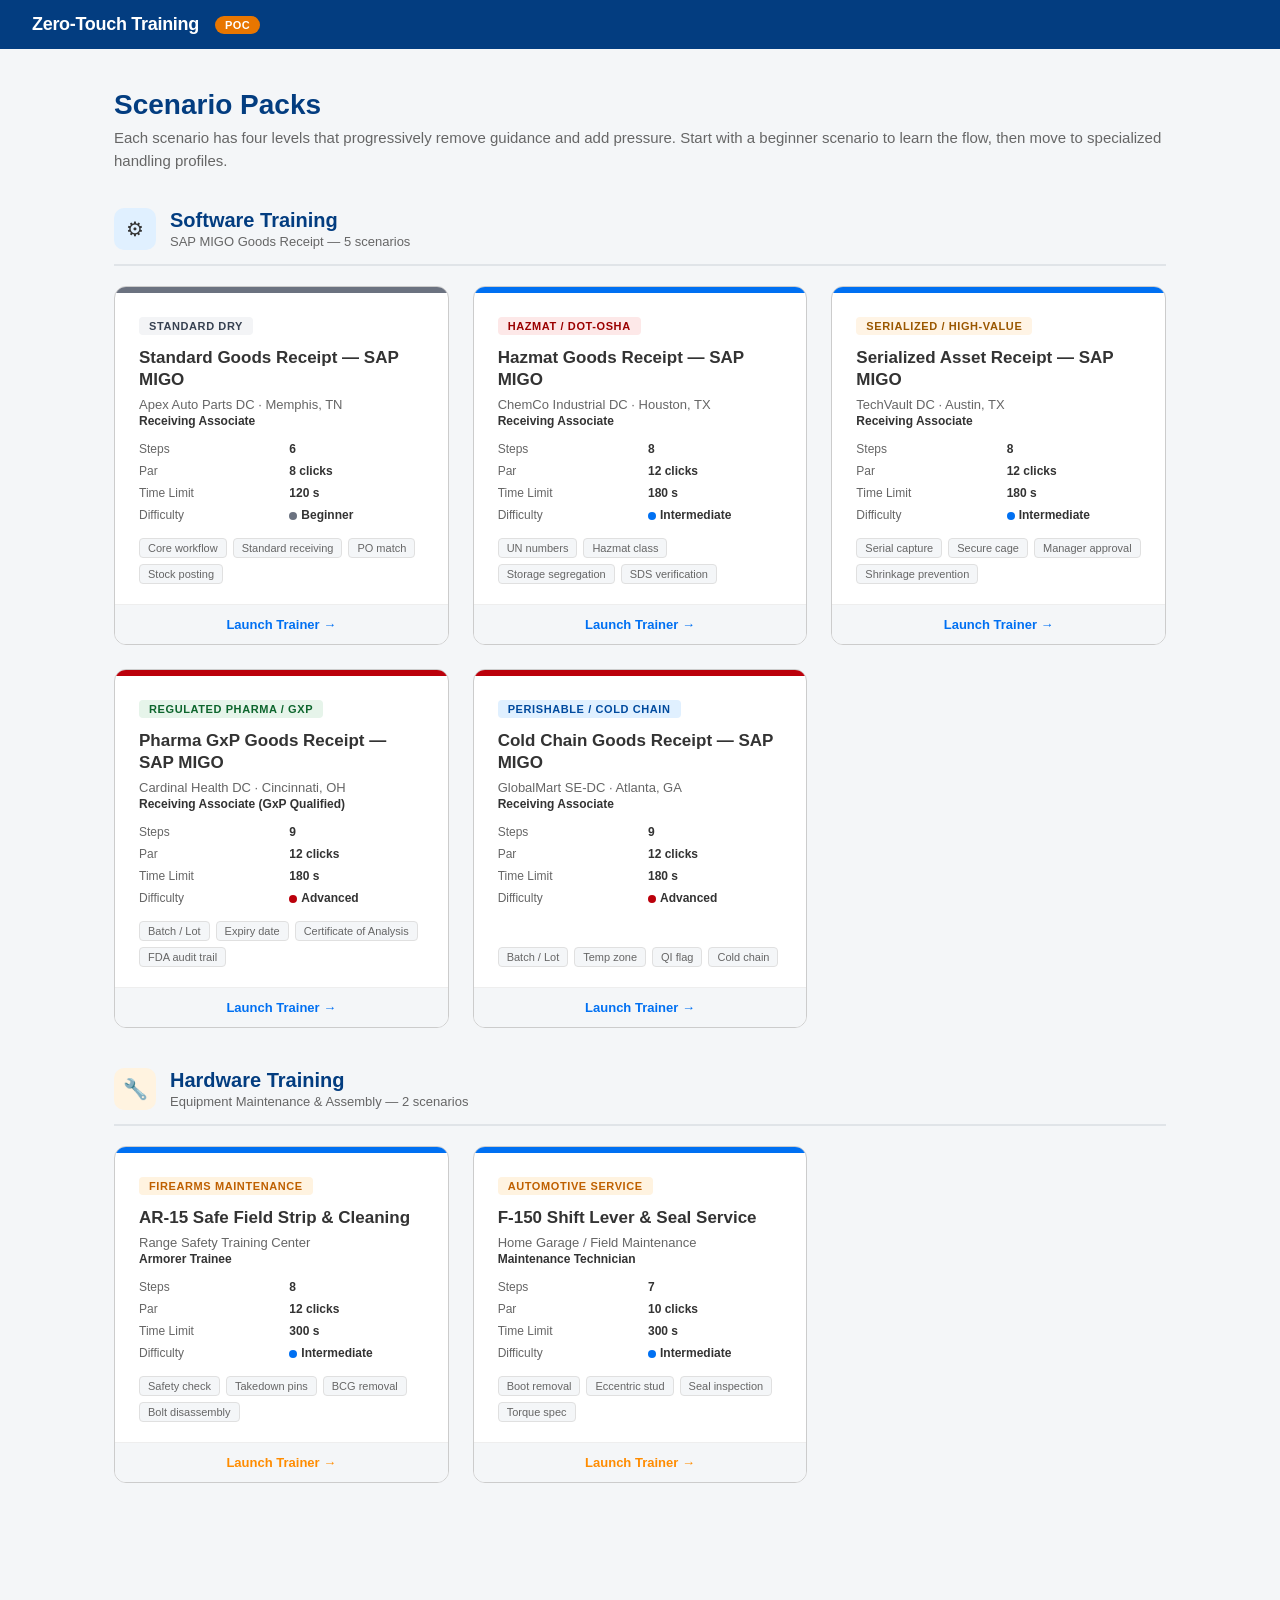
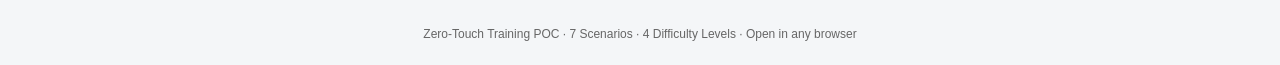
==== commit 3e346d14: "design: overhaul scenario selector page - Sort software cards by difficulty: Beginner → Intermediate" ====
--- a/poc/output/ui_trainer/index.html
+++ b/poc/output/ui_trainer/index.html
@@ -109,7 +109,8 @@
   }
 
   .card h2 { font-size: 17px; font-weight: 600; margin-bottom: 6px; line-height: 1.3; }
-  .card .site { font-size: 13px; color: var(--sap-label); margin-bottom: 14px; }
+  .card .site { font-size: 13px; color: var(--sap-label); margin-bottom: 2px; }
+  .card .role { font-size: 12px; color: var(--sap-text); font-weight: 600; margin-bottom: 14px; }
 
   .card .meta {
     display: grid;
@@ -165,9 +166,8 @@
 <div class="page">
   <h1 class="page-title">Scenario Packs</h1>
   <p class="page-sub">
-    Four difficulty levels progressively remove scaffolding and add pressure.
-    Software scenarios train SAP workflows. Hardware scenarios train equipment maintenance and assembly.
-    Pick a scenario to begin.
+    Each scenario has four levels that progressively remove guidance and add pressure.
+    Start with a beginner scenario to learn the flow, then move to specialized handling profiles.
   </p>
 
     <div class="domain-section">
@@ -179,17 +179,40 @@
         </div>
       </div>
       <div class="grid">
+    <a class="card" href="standard_dry_gr/index.html">
+      <div class="stripe" style="background:#6B7280"></div>
+      <div class="card-body">
+        <span class="profile-badge" style="background:#F3F4F6;color:#374151">Standard Dry</span>
+        <h2>Standard Goods Receipt — SAP MIGO</h2>
+        <div class="site">Apex Auto Parts DC · Memphis, TN</div>
+        <div class="role">Receiving Associate</div>
+        <dl class="meta">
+          <dt>Steps</dt><dd>6</dd>
+          <dt>Par</dt><dd>8 clicks</dd>
+          <dt>Time Limit</dt><dd>120 s</dd>
+          <dt>Difficulty</dt><dd><span style="display:inline-block;width:8px;height:8px;border-radius:50%;background:#6B7280;margin-right:4px;vertical-align:middle"></span>Beginner</dd>
+        </dl>
+        <div class="tags">
+          <span class="tag">Core workflow</span>
+          <span class="tag">Standard receiving</span>
+          <span class="tag">PO match</span>
+          <span class="tag">Stock posting</span>
+        </div>
+      </div>
+      <div class="launch">Launch Trainer →</div>
+    </a>
     <a class="card" href="hazmat_gr/index.html">
-      <div class="stripe" style="background:#BB000B"></div>
+      <div class="stripe" style="background:#0070F2"></div>
       <div class="card-body">
         <span class="profile-badge" style="background:#FDE8E8;color:#9B0000">Hazmat / DOT-OSHA</span>
-        <h2>Hazmat Goods Receipt in SAP MIGO</h2>
-        <div class="site">ChemCo Industrial DC · Houston, TX — Receiving Associate</div>
+        <h2>Hazmat Goods Receipt — SAP MIGO</h2>
+        <div class="site">ChemCo Industrial DC · Houston, TX</div>
+        <div class="role">Receiving Associate</div>
         <dl class="meta">
           <dt>Steps</dt><dd>8</dd>
           <dt>Par</dt><dd>12 clicks</dd>
           <dt>Time Limit</dt><dd>180 s</dd>
-          <dt>Difficulty</dt><dd>Intermediate</dd>
+          <dt>Difficulty</dt><dd><span style="display:inline-block;width:8px;height:8px;border-radius:50%;background:#0070F2;margin-right:4px;vertical-align:middle"></span>Intermediate</dd>
         </dl>
         <div class="tags">
           <span class="tag">UN numbers</span>
@@ -200,17 +223,40 @@
       </div>
       <div class="launch">Launch Trainer →</div>
     </a>
+    <a class="card" href="serialized_gr/index.html">
+      <div class="stripe" style="background:#0070F2"></div>
+      <div class="card-body">
+        <span class="profile-badge" style="background:#FFF4E5;color:#9A5700">Serialized / High-Value</span>
+        <h2>Serialized Asset Receipt — SAP MIGO</h2>
+        <div class="site">TechVault DC · Austin, TX</div>
+        <div class="role">Receiving Associate</div>
+        <dl class="meta">
+          <dt>Steps</dt><dd>8</dd>
+          <dt>Par</dt><dd>12 clicks</dd>
+          <dt>Time Limit</dt><dd>180 s</dd>
+          <dt>Difficulty</dt><dd><span style="display:inline-block;width:8px;height:8px;border-radius:50%;background:#0070F2;margin-right:4px;vertical-align:middle"></span>Intermediate</dd>
+        </dl>
+        <div class="tags">
+          <span class="tag">Serial capture</span>
+          <span class="tag">Secure cage</span>
+          <span class="tag">Manager approval</span>
+          <span class="tag">Shrinkage prevention</span>
+        </div>
+      </div>
+      <div class="launch">Launch Trainer →</div>
+    </a>
     <a class="card" href="pharma_gr/index.html">
-      <div class="stripe" style="background:#107E3E"></div>
+      <div class="stripe" style="background:#BB000B"></div>
       <div class="card-body">
         <span class="profile-badge" style="background:#E6F4EA;color:#0D652D">Regulated Pharma / GxP</span>
-        <h2>Goods Receipt in SAP MIGO (Regulated Pharma)</h2>
-        <div class="site">Cardinal Health DC · Cincinnati, OH — Receiving Associate (GxP Qualified)</div>
+        <h2>Pharma GxP Goods Receipt — SAP MIGO</h2>
+        <div class="site">Cardinal Health DC · Cincinnati, OH</div>
+        <div class="role">Receiving Associate (GxP Qualified)</div>
         <dl class="meta">
           <dt>Steps</dt><dd>9</dd>
           <dt>Par</dt><dd>12 clicks</dd>
           <dt>Time Limit</dt><dd>180 s</dd>
-          <dt>Difficulty</dt><dd>Advanced</dd>
+          <dt>Difficulty</dt><dd><span style="display:inline-block;width:8px;height:8px;border-radius:50%;background:#BB000B;margin-right:4px;vertical-align:middle"></span>Advanced</dd>
         </dl>
         <div class="tags">
           <span class="tag">Batch / Lot</span>
@@ -222,64 +268,23 @@
       <div class="launch">Launch Trainer →</div>
     </a>
     <a class="card" href="sedc_goods_receipt/index.html">
-      <div class="stripe" style="background:#0070F2"></div>
+      <div class="stripe" style="background:#BB000B"></div>
       <div class="card-body">
         <span class="profile-badge" style="background:#E0F0FF;color:#004A9E">Perishable / Cold Chain</span>
-        <h2>Goods Receipt in SAP MIGO</h2>
-        <div class="site">GlobalMart SE-DC · Atlanta, GA — Receiving Associate</div>
+        <h2>Cold Chain Goods Receipt — SAP MIGO</h2>
+        <div class="site">GlobalMart SE-DC · Atlanta, GA</div>
+        <div class="role">Receiving Associate</div>
         <dl class="meta">
           <dt>Steps</dt><dd>9</dd>
           <dt>Par</dt><dd>12 clicks</dd>
           <dt>Time Limit</dt><dd>180 s</dd>
-          <dt>Difficulty</dt><dd>Advanced</dd>
+          <dt>Difficulty</dt><dd><span style="display:inline-block;width:8px;height:8px;border-radius:50%;background:#BB000B;margin-right:4px;vertical-align:middle"></span>Advanced</dd>
         </dl>
         <div class="tags">
           <span class="tag">Batch / Lot</span>
           <span class="tag">Temp zone</span>
           <span class="tag">QI flag</span>
           <span class="tag">Cold chain</span>
-        </div>
-      </div>
-      <div class="launch">Launch Trainer →</div>
-    </a>
-    <a class="card" href="serialized_gr/index.html">
-      <div class="stripe" style="background:#E87600"></div>
-      <div class="card-body">
-        <span class="profile-badge" style="background:#FFF4E5;color:#9A5700">Serialized / High-Value</span>
-        <h2>Goods Receipt for High-Value Serialized Items (SAP MIGO)</h2>
-        <div class="site">TechVault DC · Austin, TX — Receiving Associate</div>
-        <dl class="meta">
-          <dt>Steps</dt><dd>8</dd>
-          <dt>Par</dt><dd>12 clicks</dd>
-          <dt>Time Limit</dt><dd>180 s</dd>
-          <dt>Difficulty</dt><dd>Intermediate</dd>
-        </dl>
-        <div class="tags">
-          <span class="tag">Serial capture</span>
-          <span class="tag">Secure cage</span>
-          <span class="tag">Manager approval</span>
-          <span class="tag">Shrinkage prevention</span>
-        </div>
-      </div>
-      <div class="launch">Launch Trainer →</div>
-    </a>
-    <a class="card" href="standard_dry_gr/index.html">
-      <div class="stripe" style="background:#6B7280"></div>
-      <div class="card-body">
-        <span class="profile-badge" style="background:#F3F4F6;color:#374151">Standard Dry</span>
-        <h2>Goods Receipt in SAP MIGO</h2>
-        <div class="site">Apex Auto Parts DC · Memphis, TN — Receiving Associate</div>
-        <dl class="meta">
-          <dt>Steps</dt><dd>6</dd>
-          <dt>Par</dt><dd>8 clicks</dd>
-          <dt>Time Limit</dt><dd>120 s</dd>
-          <dt>Difficulty</dt><dd>Beginner</dd>
-        </dl>
-        <div class="tags">
-          <span class="tag">No batch</span>
-          <span class="tag">No temp zone</span>
-          <span class="tag">No QI</span>
-          <span class="tag">Simplest flow</span>
         </div>
       </div>
       <div class="launch">Launch Trainer →</div>
@@ -297,43 +302,45 @@
       </div>
       <div class="grid">
     <a class="card hw" href="ar15_field_strip/index.html">
-      <div class="stripe" style="background:#FF8C00"></div>
-      <div class="card-body">
-        <span class="profile-badge" style="background:#FFF3E0;color:#BF6000">Hardware</span>
+      <div class="stripe" style="background:#0070F2"></div>
+      <div class="card-body">
+        <span class="profile-badge" style="background:#FFF3E0;color:#BF6000">Firearms Maintenance</span>
         <h2>AR-15 Safe Field Strip &amp; Cleaning</h2>
-        <div class="site">Range Safety Training Center — Armorer Trainee</div>
+        <div class="site">Range Safety Training Center</div>
+        <div class="role">Armorer Trainee</div>
         <dl class="meta">
           <dt>Steps</dt><dd>8</dd>
           <dt>Par</dt><dd>12 clicks</dd>
           <dt>Time Limit</dt><dd>300 s</dd>
-          <dt>Difficulty</dt><dd>Intermediate</dd>
-        </dl>
-        <div class="tags">
-          <span class="tag">Verify the weapon is clear</span>
-          <span class="tag">Push out the takedown pins</span>
-          <span class="tag">Remove the bolt carrier group and charging handle</span>
-          <span class="tag">Remove the firing pin and cam pin from the bolt carrier</span>
+          <dt>Difficulty</dt><dd><span style="display:inline-block;width:8px;height:8px;border-radius:50%;background:#0070F2;margin-right:4px;vertical-align:middle"></span>Intermediate</dd>
+        </dl>
+        <div class="tags">
+          <span class="tag">Safety check</span>
+          <span class="tag">Takedown pins</span>
+          <span class="tag">BCG removal</span>
+          <span class="tag">Bolt disassembly</span>
         </div>
       </div>
       <div class="launch">Launch Trainer →</div>
     </a>
     <a class="card hw" href="f150_trans_service/index.html">
-      <div class="stripe" style="background:#FF8C00"></div>
-      <div class="card-body">
-        <span class="profile-badge" style="background:#FFF3E0;color:#BF6000">Hardware</span>
+      <div class="stripe" style="background:#0070F2"></div>
+      <div class="card-body">
+        <span class="profile-badge" style="background:#FFF3E0;color:#BF6000">Automotive Service</span>
         <h2>F-150 Shift Lever &amp; Seal Service</h2>
-        <div class="site">Home Garage / Field Maintenance — Maintenance Technician</div>
+        <div class="site">Home Garage / Field Maintenance</div>
+        <div class="role">Maintenance Technician</div>
         <dl class="meta">
           <dt>Steps</dt><dd>7</dd>
           <dt>Par</dt><dd>10 clicks</dd>
           <dt>Time Limit</dt><dd>300 s</dd>
-          <dt>Difficulty</dt><dd>Intermediate</dd>
-        </dl>
-        <div class="tags">
-          <span class="tag">Remove the shift lever boot and retainer clips</span>
-          <span class="tag">Remove the shift lever using the eccentric stud technique</span>
-          <span class="tag">Remove the inner shift lever boot</span>
-          <span class="tag">Raise the vehicle and inspect the extension housing seal</span>
+          <dt>Difficulty</dt><dd><span style="display:inline-block;width:8px;height:8px;border-radius:50%;background:#0070F2;margin-right:4px;vertical-align:middle"></span>Intermediate</dd>
+        </dl>
+        <div class="tags">
+          <span class="tag">Boot removal</span>
+          <span class="tag">Eccentric stud</span>
+          <span class="tag">Seal inspection</span>
+          <span class="tag">Torque spec</span>
         </div>
       </div>
       <div class="launch">Launch Trainer →</div>
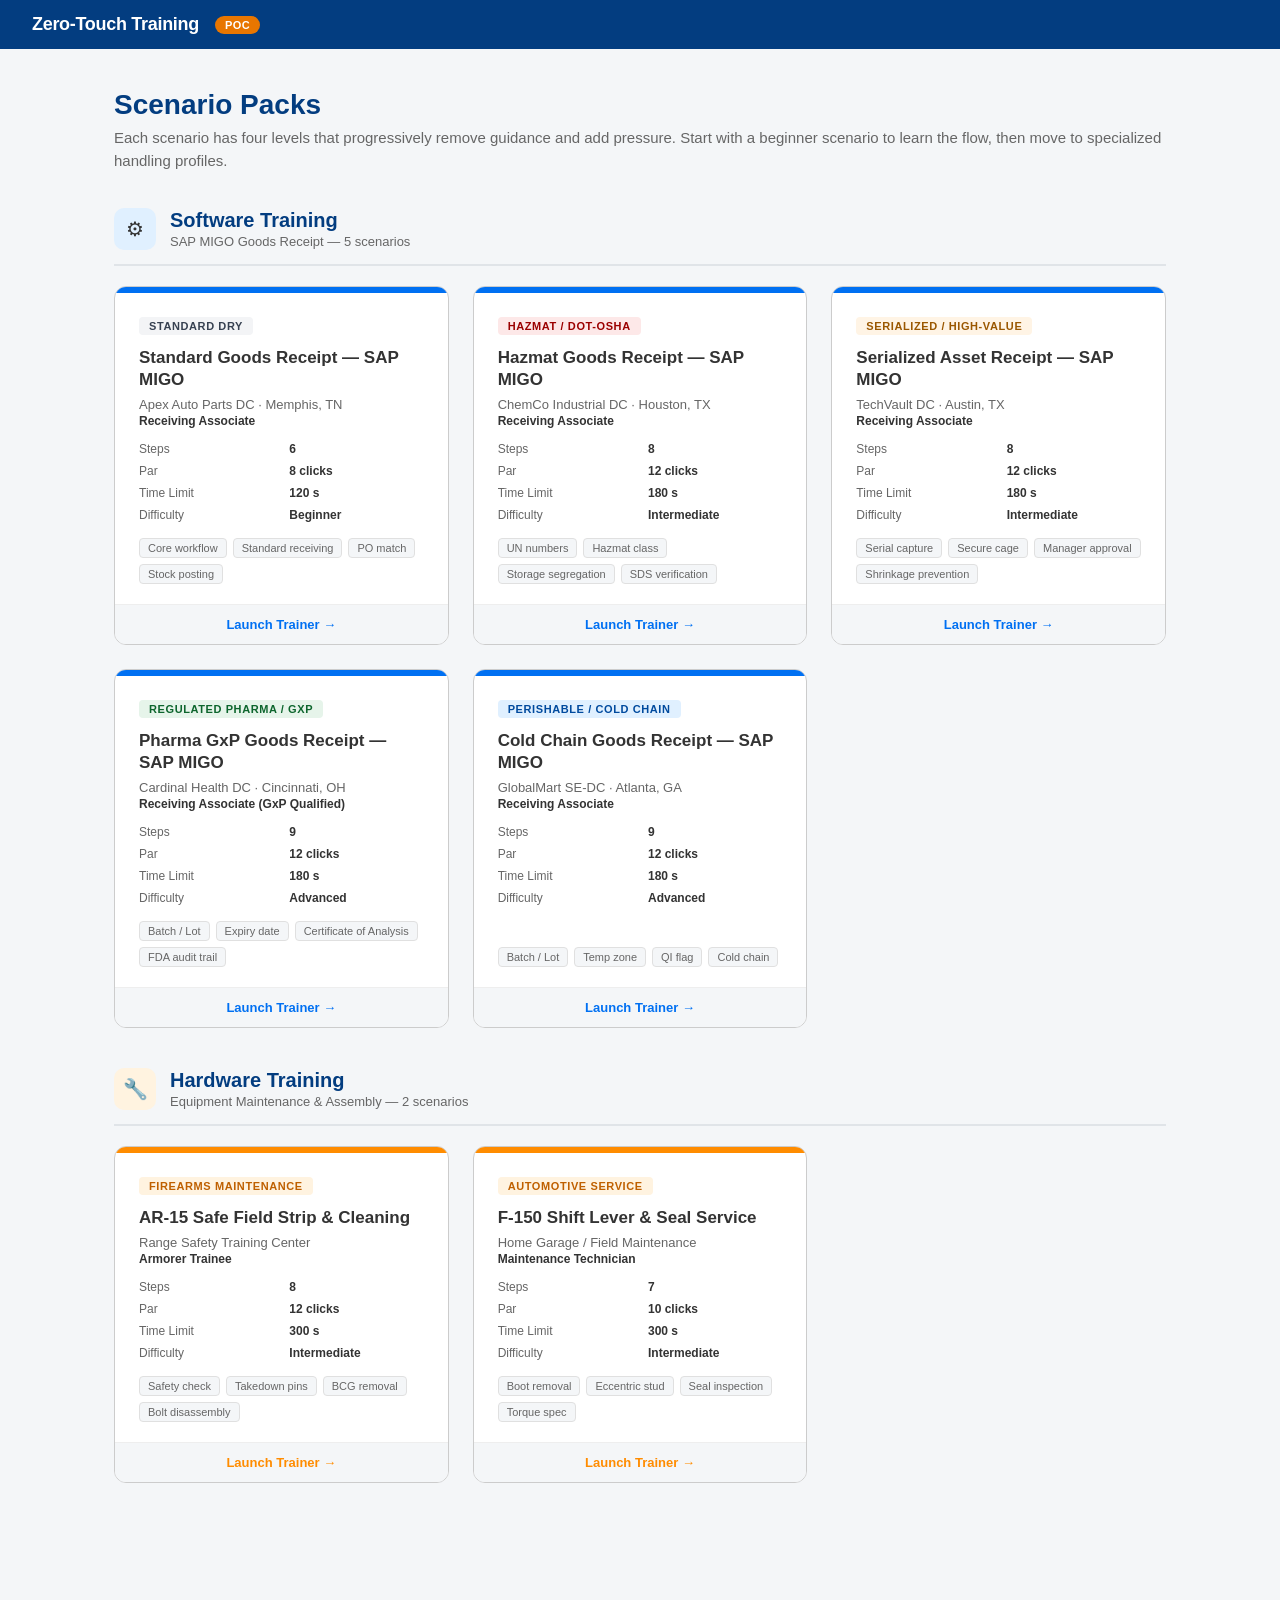
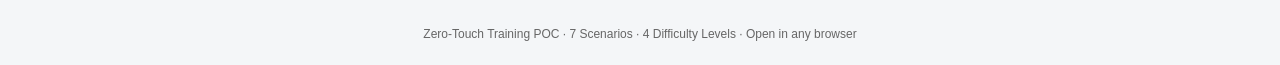
==== commit 889c5f57: "design: stripe color encodes domain (blue=software, orange=hardware), remove difficulty dots" ====
--- a/poc/output/ui_trainer/index.html
+++ b/poc/output/ui_trainer/index.html
@@ -180,7 +180,7 @@
       </div>
       <div class="grid">
     <a class="card" href="standard_dry_gr/index.html">
-      <div class="stripe" style="background:#6B7280"></div>
+      <div class="stripe" style="background:#0070F2"></div>
       <div class="card-body">
         <span class="profile-badge" style="background:#F3F4F6;color:#374151">Standard Dry</span>
         <h2>Standard Goods Receipt — SAP MIGO</h2>
@@ -190,7 +190,7 @@
           <dt>Steps</dt><dd>6</dd>
           <dt>Par</dt><dd>8 clicks</dd>
           <dt>Time Limit</dt><dd>120 s</dd>
-          <dt>Difficulty</dt><dd><span style="display:inline-block;width:8px;height:8px;border-radius:50%;background:#6B7280;margin-right:4px;vertical-align:middle"></span>Beginner</dd>
+          <dt>Difficulty</dt><dd>Beginner</dd>
         </dl>
         <div class="tags">
           <span class="tag">Core workflow</span>
@@ -212,7 +212,7 @@
           <dt>Steps</dt><dd>8</dd>
           <dt>Par</dt><dd>12 clicks</dd>
           <dt>Time Limit</dt><dd>180 s</dd>
-          <dt>Difficulty</dt><dd><span style="display:inline-block;width:8px;height:8px;border-radius:50%;background:#0070F2;margin-right:4px;vertical-align:middle"></span>Intermediate</dd>
+          <dt>Difficulty</dt><dd>Intermediate</dd>
         </dl>
         <div class="tags">
           <span class="tag">UN numbers</span>
@@ -234,7 +234,7 @@
           <dt>Steps</dt><dd>8</dd>
           <dt>Par</dt><dd>12 clicks</dd>
           <dt>Time Limit</dt><dd>180 s</dd>
-          <dt>Difficulty</dt><dd><span style="display:inline-block;width:8px;height:8px;border-radius:50%;background:#0070F2;margin-right:4px;vertical-align:middle"></span>Intermediate</dd>
+          <dt>Difficulty</dt><dd>Intermediate</dd>
         </dl>
         <div class="tags">
           <span class="tag">Serial capture</span>
@@ -246,7 +246,7 @@
       <div class="launch">Launch Trainer →</div>
     </a>
     <a class="card" href="pharma_gr/index.html">
-      <div class="stripe" style="background:#BB000B"></div>
+      <div class="stripe" style="background:#0070F2"></div>
       <div class="card-body">
         <span class="profile-badge" style="background:#E6F4EA;color:#0D652D">Regulated Pharma / GxP</span>
         <h2>Pharma GxP Goods Receipt — SAP MIGO</h2>
@@ -256,7 +256,7 @@
           <dt>Steps</dt><dd>9</dd>
           <dt>Par</dt><dd>12 clicks</dd>
           <dt>Time Limit</dt><dd>180 s</dd>
-          <dt>Difficulty</dt><dd><span style="display:inline-block;width:8px;height:8px;border-radius:50%;background:#BB000B;margin-right:4px;vertical-align:middle"></span>Advanced</dd>
+          <dt>Difficulty</dt><dd>Advanced</dd>
         </dl>
         <div class="tags">
           <span class="tag">Batch / Lot</span>
@@ -268,7 +268,7 @@
       <div class="launch">Launch Trainer →</div>
     </a>
     <a class="card" href="sedc_goods_receipt/index.html">
-      <div class="stripe" style="background:#BB000B"></div>
+      <div class="stripe" style="background:#0070F2"></div>
       <div class="card-body">
         <span class="profile-badge" style="background:#E0F0FF;color:#004A9E">Perishable / Cold Chain</span>
         <h2>Cold Chain Goods Receipt — SAP MIGO</h2>
@@ -278,7 +278,7 @@
           <dt>Steps</dt><dd>9</dd>
           <dt>Par</dt><dd>12 clicks</dd>
           <dt>Time Limit</dt><dd>180 s</dd>
-          <dt>Difficulty</dt><dd><span style="display:inline-block;width:8px;height:8px;border-radius:50%;background:#BB000B;margin-right:4px;vertical-align:middle"></span>Advanced</dd>
+          <dt>Difficulty</dt><dd>Advanced</dd>
         </dl>
         <div class="tags">
           <span class="tag">Batch / Lot</span>
@@ -302,7 +302,7 @@
       </div>
       <div class="grid">
     <a class="card hw" href="ar15_field_strip/index.html">
-      <div class="stripe" style="background:#0070F2"></div>
+      <div class="stripe" style="background:#FF8C00"></div>
       <div class="card-body">
         <span class="profile-badge" style="background:#FFF3E0;color:#BF6000">Firearms Maintenance</span>
         <h2>AR-15 Safe Field Strip &amp; Cleaning</h2>
@@ -312,7 +312,7 @@
           <dt>Steps</dt><dd>8</dd>
           <dt>Par</dt><dd>12 clicks</dd>
           <dt>Time Limit</dt><dd>300 s</dd>
-          <dt>Difficulty</dt><dd><span style="display:inline-block;width:8px;height:8px;border-radius:50%;background:#0070F2;margin-right:4px;vertical-align:middle"></span>Intermediate</dd>
+          <dt>Difficulty</dt><dd>Intermediate</dd>
         </dl>
         <div class="tags">
           <span class="tag">Safety check</span>
@@ -324,7 +324,7 @@
       <div class="launch">Launch Trainer →</div>
     </a>
     <a class="card hw" href="f150_trans_service/index.html">
-      <div class="stripe" style="background:#0070F2"></div>
+      <div class="stripe" style="background:#FF8C00"></div>
       <div class="card-body">
         <span class="profile-badge" style="background:#FFF3E0;color:#BF6000">Automotive Service</span>
         <h2>F-150 Shift Lever &amp; Seal Service</h2>
@@ -334,7 +334,7 @@
           <dt>Steps</dt><dd>7</dd>
           <dt>Par</dt><dd>10 clicks</dd>
           <dt>Time Limit</dt><dd>300 s</dd>
-          <dt>Difficulty</dt><dd><span style="display:inline-block;width:8px;height:8px;border-radius:50%;background:#0070F2;margin-right:4px;vertical-align:middle"></span>Intermediate</dd>
+          <dt>Difficulty</dt><dd>Intermediate</dd>
         </dl>
         <div class="tags">
           <span class="tag">Boot removal</span>
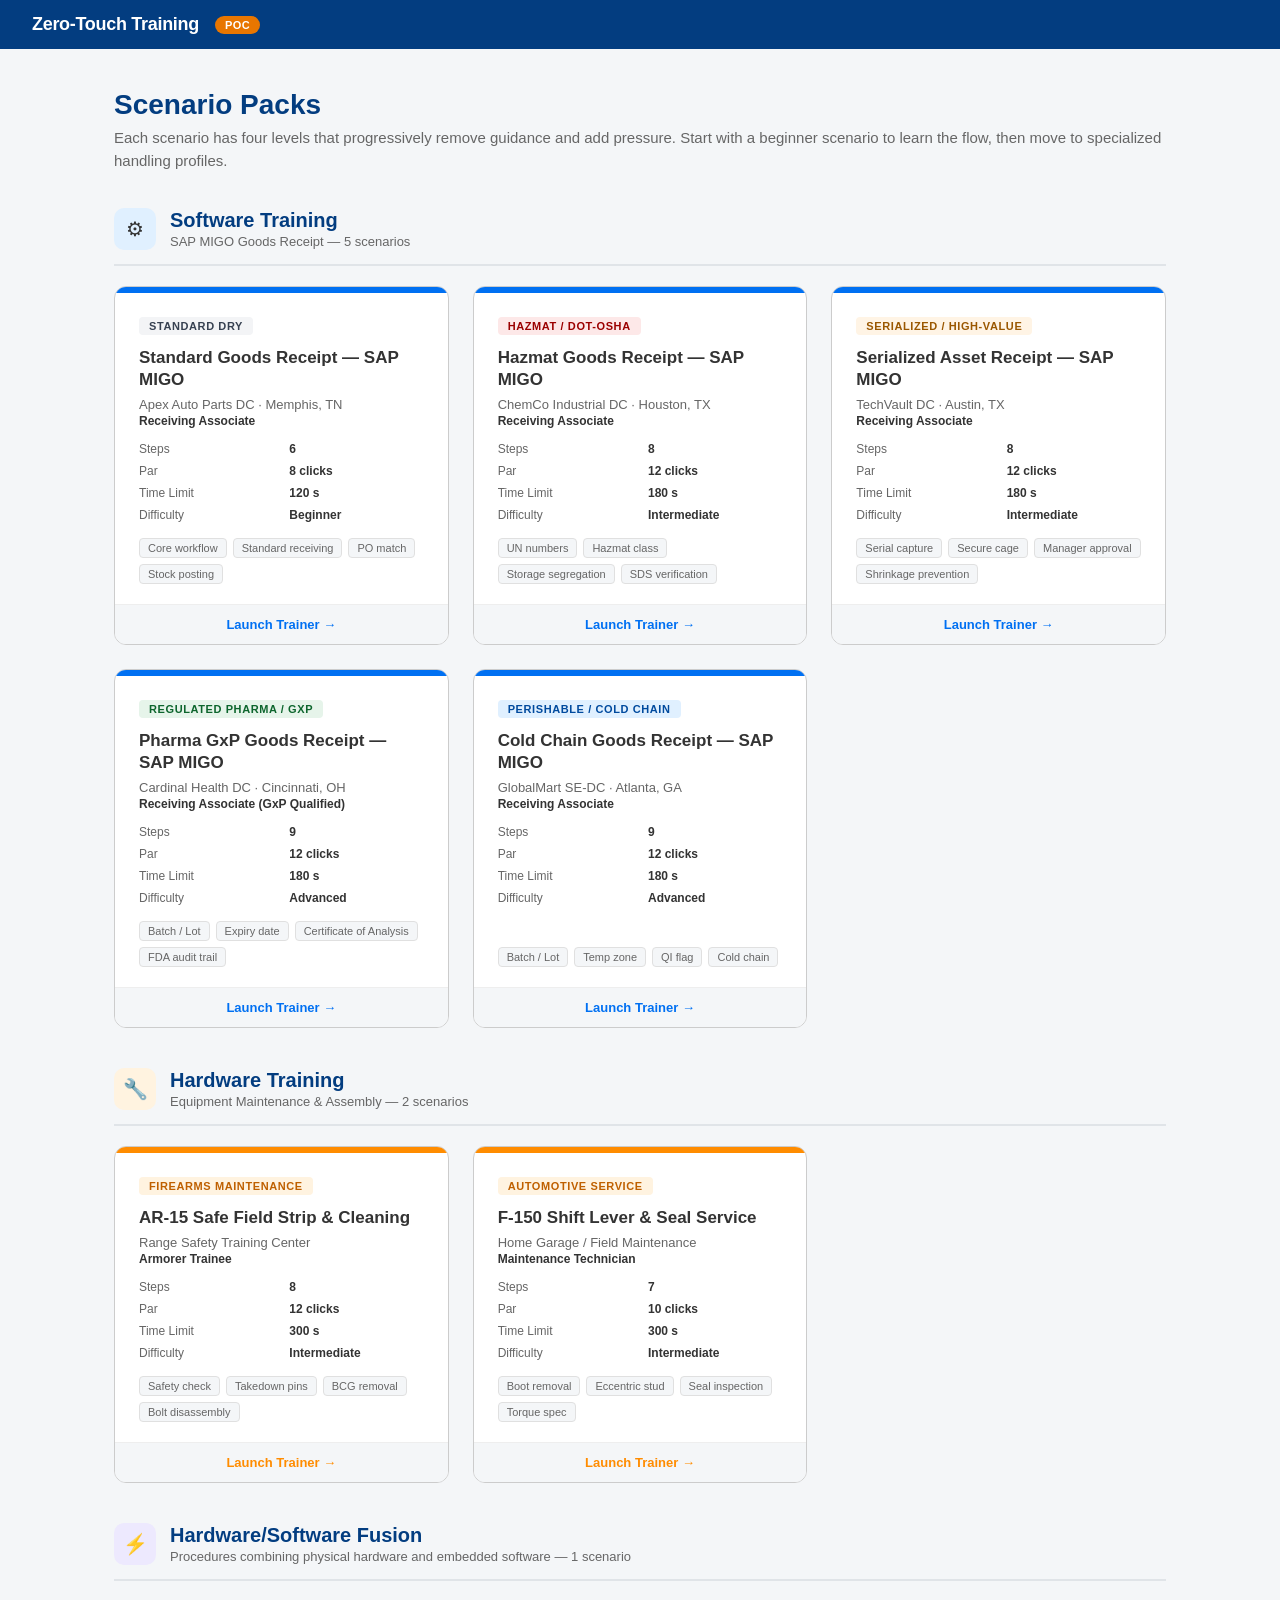
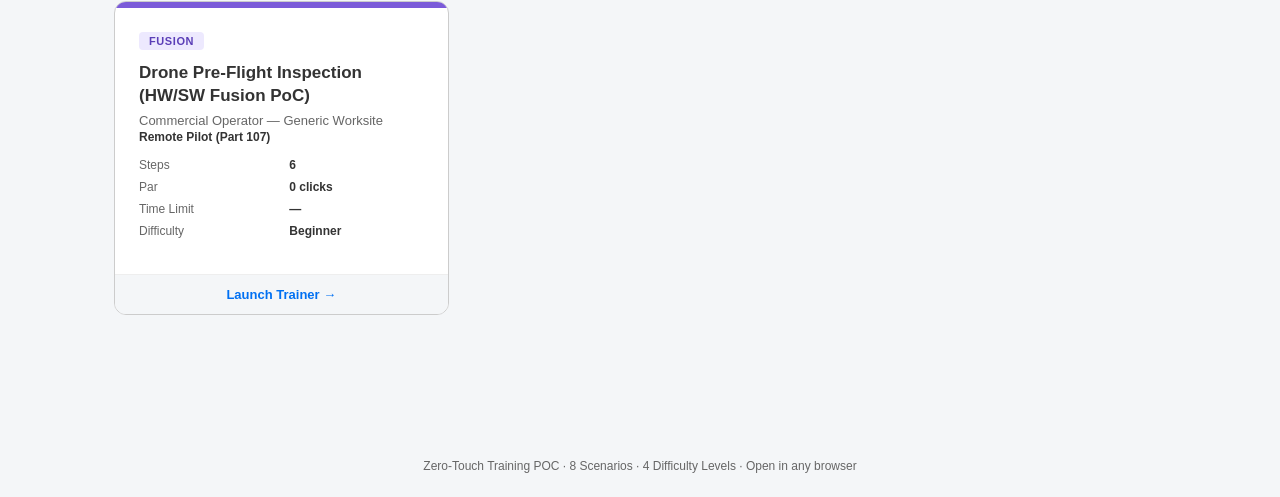
==== commit 3e97c390: "feat(scenario): drone pre-flight HW/SW fusion scenario + required-assets leave-behind - poc/generato" ====
--- a/poc/output/ui_trainer/index.html
+++ b/poc/output/ui_trainer/index.html
@@ -67,6 +67,7 @@
   }
   .domain-icon.sw { background: #E0F0FF; }
   .domain-icon.hw { background: #FFF3E0; }
+  .domain-icon.fu { background: #EDE9FE; }
   .domain-title { font-size: 20px; font-weight: 700; color: var(--sap-shell); }
   .domain-sub { font-size: 13px; color: var(--sap-label); margin-top: 2px; }
 
@@ -347,10 +348,38 @@
     </a>
       </div>
     </div>
+
+    <div class="domain-section">
+      <div class="domain-header">
+        <div class="domain-icon fu">⚡</div>
+        <div>
+          <h2 class="domain-title">Hardware/Software Fusion</h2>
+          <p class="domain-sub">Procedures combining physical hardware and embedded software — 1 scenario</p>
+        </div>
+      </div>
+      <div class="grid">
+    <a class="card" href="drone_preflight/index.html">
+      <div class="stripe" style="background:#7B5BD9"></div>
+      <div class="card-body">
+        <span class="profile-badge" style="background:#EDE9FE;color:#5B3FB7">Fusion</span>
+        <h2>Drone Pre-Flight Inspection (HW/SW Fusion PoC)</h2>
+        <div class="site">Commercial Operator — Generic Worksite</div>
+        <div class="role">Remote Pilot (Part 107)</div>
+        <dl class="meta">
+          <dt>Steps</dt><dd>6</dd>
+          <dt>Par</dt><dd>0 clicks</dd>
+          <dt>Time Limit</dt><dd>—</dd>
+          <dt>Difficulty</dt><dd>Beginner</dd>
+        </dl>
+      </div>
+      <div class="launch">Launch Trainer →</div>
+    </a>
+      </div>
+    </div>
 </div>
 
 <div class="footer">
-  Zero-Touch Training POC · 7 Scenarios · 4 Difficulty Levels · Open in any browser
+  Zero-Touch Training POC · 8 Scenarios · 4 Difficulty Levels · Open in any browser
 </div>
 
 </body>
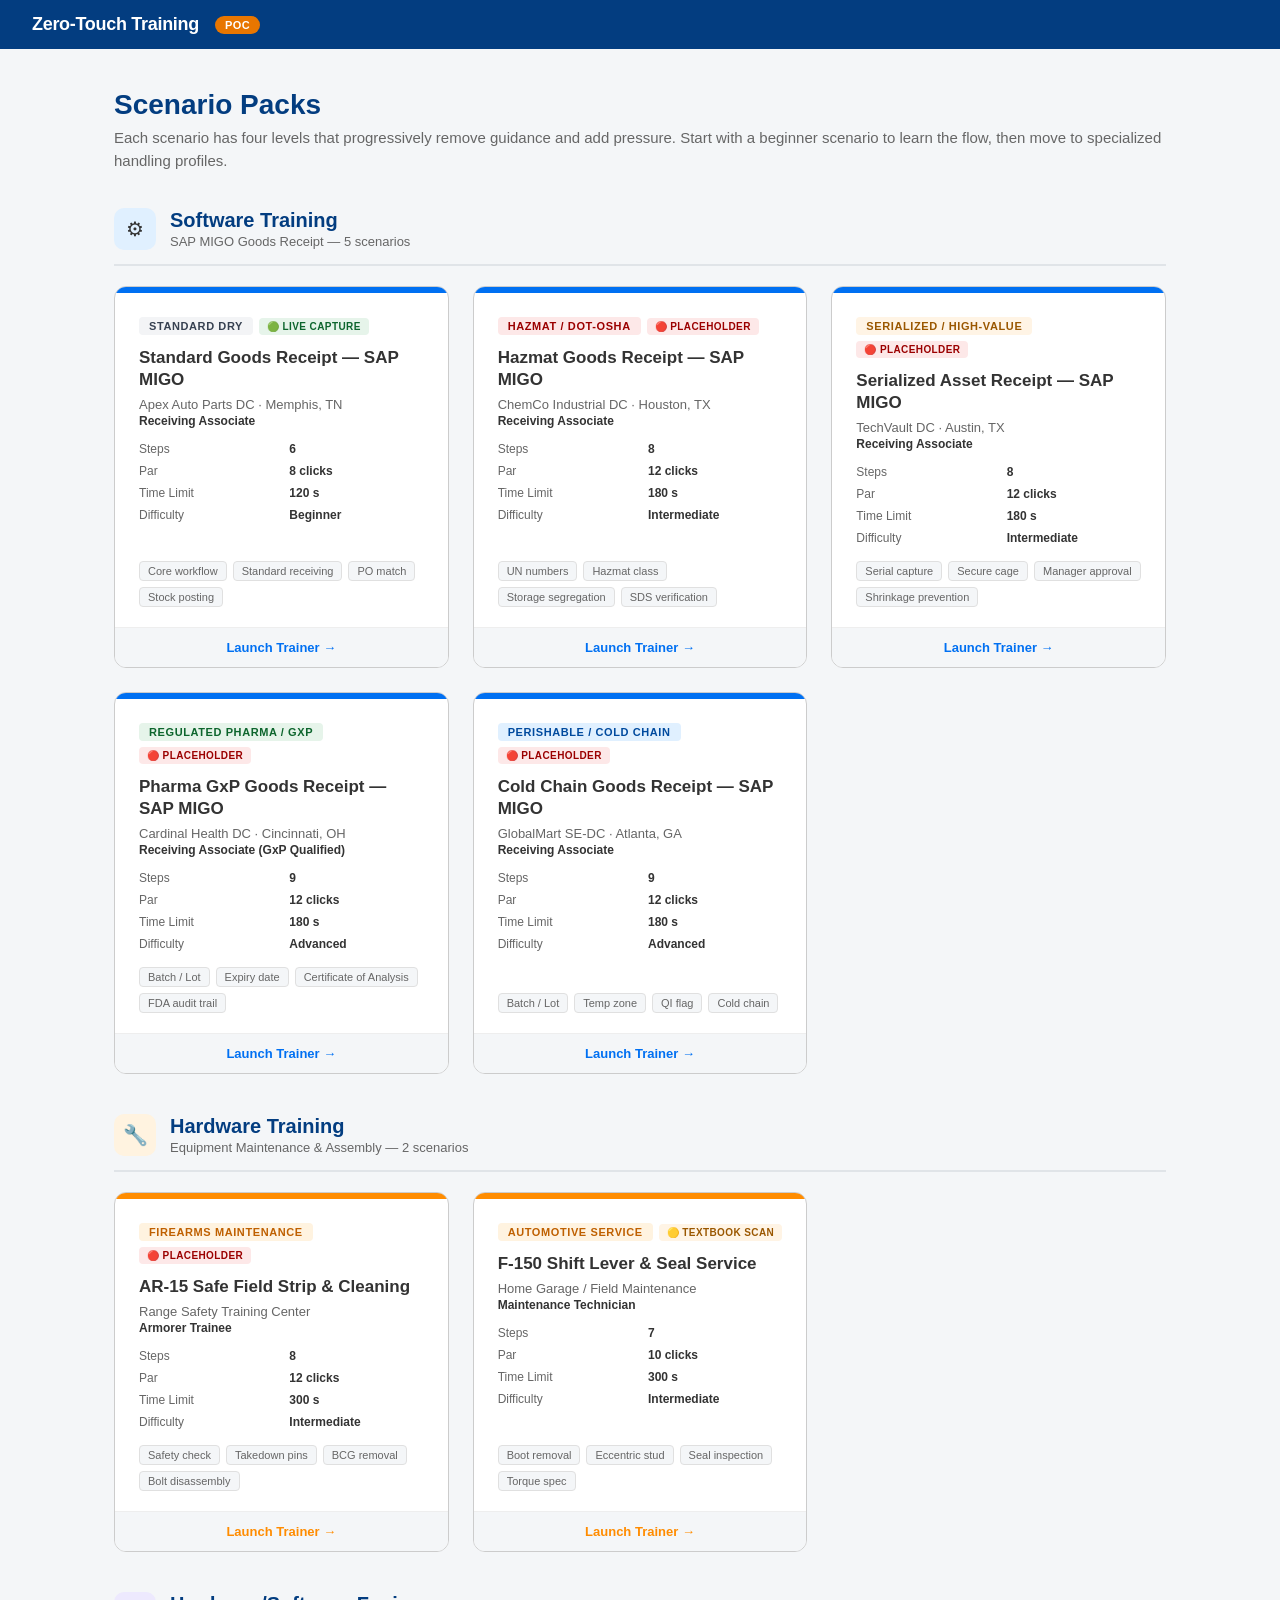
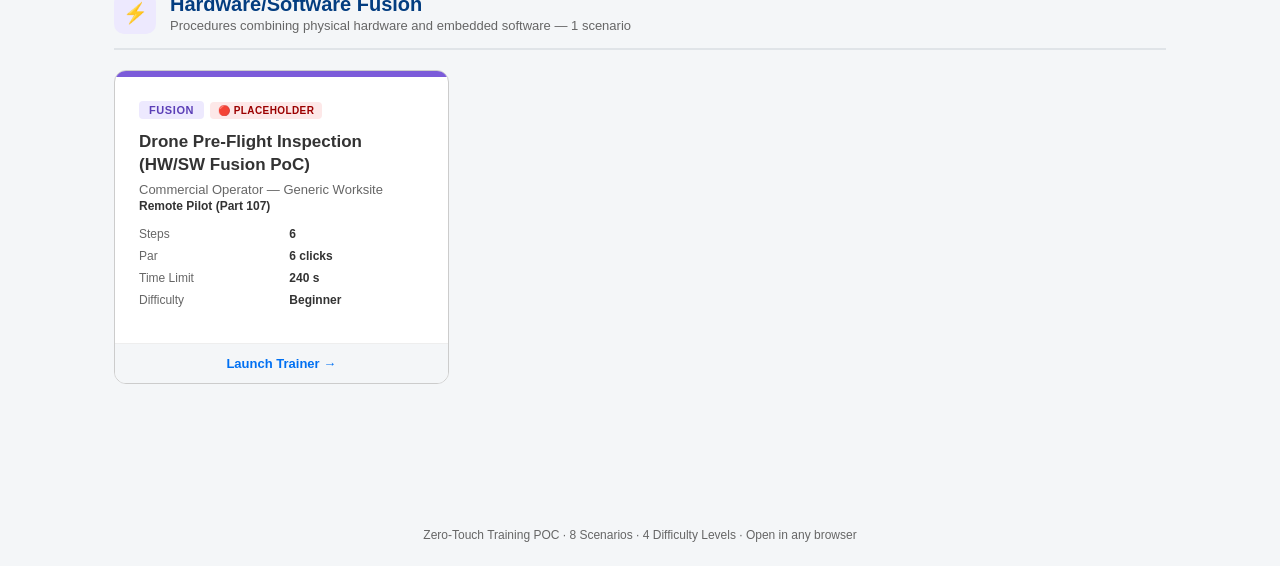
==== commit 5933b88d: "docs+feat: scenario authoring contract, asset fidelity tiers, validator + Pillow phase-out planned T" ====
--- a/poc/output/ui_trainer/index.html
+++ b/poc/output/ui_trainer/index.html
@@ -97,6 +97,14 @@
 
   .card-body { padding: 24px 24px 20px; flex: 1; display: flex; flex-direction: column; }
 
+  .card .badge-row {
+    display: flex;
+    flex-wrap: wrap;
+    gap: 6px;
+    margin-bottom: 12px;
+    align-items: center;
+  }
+
   .card .profile-badge {
     display: inline-block;
     font-size: 11px;
@@ -105,8 +113,19 @@
     letter-spacing: 0.6px;
     padding: 3px 10px;
     border-radius: 4px;
-    margin-bottom: 12px;
-    align-self: flex-start;
+  }
+
+  .card .fidelity-badge {
+    display: inline-flex;
+    align-items: center;
+    gap: 4px;
+    font-size: 10px;
+    font-weight: 600;
+    text-transform: uppercase;
+    letter-spacing: 0.4px;
+    padding: 3px 8px;
+    border-radius: 4px;
+    cursor: help;
   }
 
   .card h2 { font-size: 17px; font-weight: 600; margin-bottom: 6px; line-height: 1.3; }
@@ -183,7 +202,10 @@
     <a class="card" href="standard_dry_gr/index.html">
       <div class="stripe" style="background:#0070F2"></div>
       <div class="card-body">
-        <span class="profile-badge" style="background:#F3F4F6;color:#374151">Standard Dry</span>
+        <div class="badge-row">
+          <span class="profile-badge" style="background:#F3F4F6;color:#374151">Standard Dry</span>
+          <span class="fidelity-badge" title="Asset source: Live capture" style="background:#E6F4EA;color:#0D652D">🟢 Live capture</span>
+        </div>
         <h2>Standard Goods Receipt — SAP MIGO</h2>
         <div class="site">Apex Auto Parts DC · Memphis, TN</div>
         <div class="role">Receiving Associate</div>
@@ -205,7 +227,10 @@
     <a class="card" href="hazmat_gr/index.html">
       <div class="stripe" style="background:#0070F2"></div>
       <div class="card-body">
-        <span class="profile-badge" style="background:#FDE8E8;color:#9B0000">Hazmat / DOT-OSHA</span>
+        <div class="badge-row">
+          <span class="profile-badge" style="background:#FDE8E8;color:#9B0000">Hazmat / DOT-OSHA</span>
+          <span class="fidelity-badge" title="Asset source: Placeholder" style="background:#FDE8E8;color:#9B0000">🔴 Placeholder</span>
+        </div>
         <h2>Hazmat Goods Receipt — SAP MIGO</h2>
         <div class="site">ChemCo Industrial DC · Houston, TX</div>
         <div class="role">Receiving Associate</div>
@@ -227,7 +252,10 @@
     <a class="card" href="serialized_gr/index.html">
       <div class="stripe" style="background:#0070F2"></div>
       <div class="card-body">
-        <span class="profile-badge" style="background:#FFF4E5;color:#9A5700">Serialized / High-Value</span>
+        <div class="badge-row">
+          <span class="profile-badge" style="background:#FFF4E5;color:#9A5700">Serialized / High-Value</span>
+          <span class="fidelity-badge" title="Asset source: Placeholder" style="background:#FDE8E8;color:#9B0000">🔴 Placeholder</span>
+        </div>
         <h2>Serialized Asset Receipt — SAP MIGO</h2>
         <div class="site">TechVault DC · Austin, TX</div>
         <div class="role">Receiving Associate</div>
@@ -249,7 +277,10 @@
     <a class="card" href="pharma_gr/index.html">
       <div class="stripe" style="background:#0070F2"></div>
       <div class="card-body">
-        <span class="profile-badge" style="background:#E6F4EA;color:#0D652D">Regulated Pharma / GxP</span>
+        <div class="badge-row">
+          <span class="profile-badge" style="background:#E6F4EA;color:#0D652D">Regulated Pharma / GxP</span>
+          <span class="fidelity-badge" title="Asset source: Placeholder" style="background:#FDE8E8;color:#9B0000">🔴 Placeholder</span>
+        </div>
         <h2>Pharma GxP Goods Receipt — SAP MIGO</h2>
         <div class="site">Cardinal Health DC · Cincinnati, OH</div>
         <div class="role">Receiving Associate (GxP Qualified)</div>
@@ -271,7 +302,10 @@
     <a class="card" href="sedc_goods_receipt/index.html">
       <div class="stripe" style="background:#0070F2"></div>
       <div class="card-body">
-        <span class="profile-badge" style="background:#E0F0FF;color:#004A9E">Perishable / Cold Chain</span>
+        <div class="badge-row">
+          <span class="profile-badge" style="background:#E0F0FF;color:#004A9E">Perishable / Cold Chain</span>
+          <span class="fidelity-badge" title="Asset source: Placeholder" style="background:#FDE8E8;color:#9B0000">🔴 Placeholder</span>
+        </div>
         <h2>Cold Chain Goods Receipt — SAP MIGO</h2>
         <div class="site">GlobalMart SE-DC · Atlanta, GA</div>
         <div class="role">Receiving Associate</div>
@@ -305,7 +339,10 @@
     <a class="card hw" href="ar15_field_strip/index.html">
       <div class="stripe" style="background:#FF8C00"></div>
       <div class="card-body">
-        <span class="profile-badge" style="background:#FFF3E0;color:#BF6000">Firearms Maintenance</span>
+        <div class="badge-row">
+          <span class="profile-badge" style="background:#FFF3E0;color:#BF6000">Firearms Maintenance</span>
+          <span class="fidelity-badge" title="Asset source: Placeholder" style="background:#FDE8E8;color:#9B0000">🔴 Placeholder</span>
+        </div>
         <h2>AR-15 Safe Field Strip &amp; Cleaning</h2>
         <div class="site">Range Safety Training Center</div>
         <div class="role">Armorer Trainee</div>
@@ -327,7 +364,10 @@
     <a class="card hw" href="f150_trans_service/index.html">
       <div class="stripe" style="background:#FF8C00"></div>
       <div class="card-body">
-        <span class="profile-badge" style="background:#FFF3E0;color:#BF6000">Automotive Service</span>
+        <div class="badge-row">
+          <span class="profile-badge" style="background:#FFF3E0;color:#BF6000">Automotive Service</span>
+          <span class="fidelity-badge" title="Asset source: Textbook scan" style="background:#FFF4E5;color:#9A5700">🟡 Textbook scan</span>
+        </div>
         <h2>F-150 Shift Lever &amp; Seal Service</h2>
         <div class="site">Home Garage / Field Maintenance</div>
         <div class="role">Maintenance Technician</div>
@@ -361,14 +401,17 @@
     <a class="card" href="drone_preflight/index.html">
       <div class="stripe" style="background:#7B5BD9"></div>
       <div class="card-body">
-        <span class="profile-badge" style="background:#EDE9FE;color:#5B3FB7">Fusion</span>
+        <div class="badge-row">
+          <span class="profile-badge" style="background:#EDE9FE;color:#5B3FB7">Fusion</span>
+          <span class="fidelity-badge" title="Asset source: Placeholder" style="background:#FDE8E8;color:#9B0000">🔴 Placeholder</span>
+        </div>
         <h2>Drone Pre-Flight Inspection (HW/SW Fusion PoC)</h2>
         <div class="site">Commercial Operator — Generic Worksite</div>
         <div class="role">Remote Pilot (Part 107)</div>
         <dl class="meta">
           <dt>Steps</dt><dd>6</dd>
-          <dt>Par</dt><dd>0 clicks</dd>
-          <dt>Time Limit</dt><dd>—</dd>
+          <dt>Par</dt><dd>6 clicks</dd>
+          <dt>Time Limit</dt><dd>240 s</dd>
           <dt>Difficulty</dt><dd>Beginner</dd>
         </dl>
       </div>
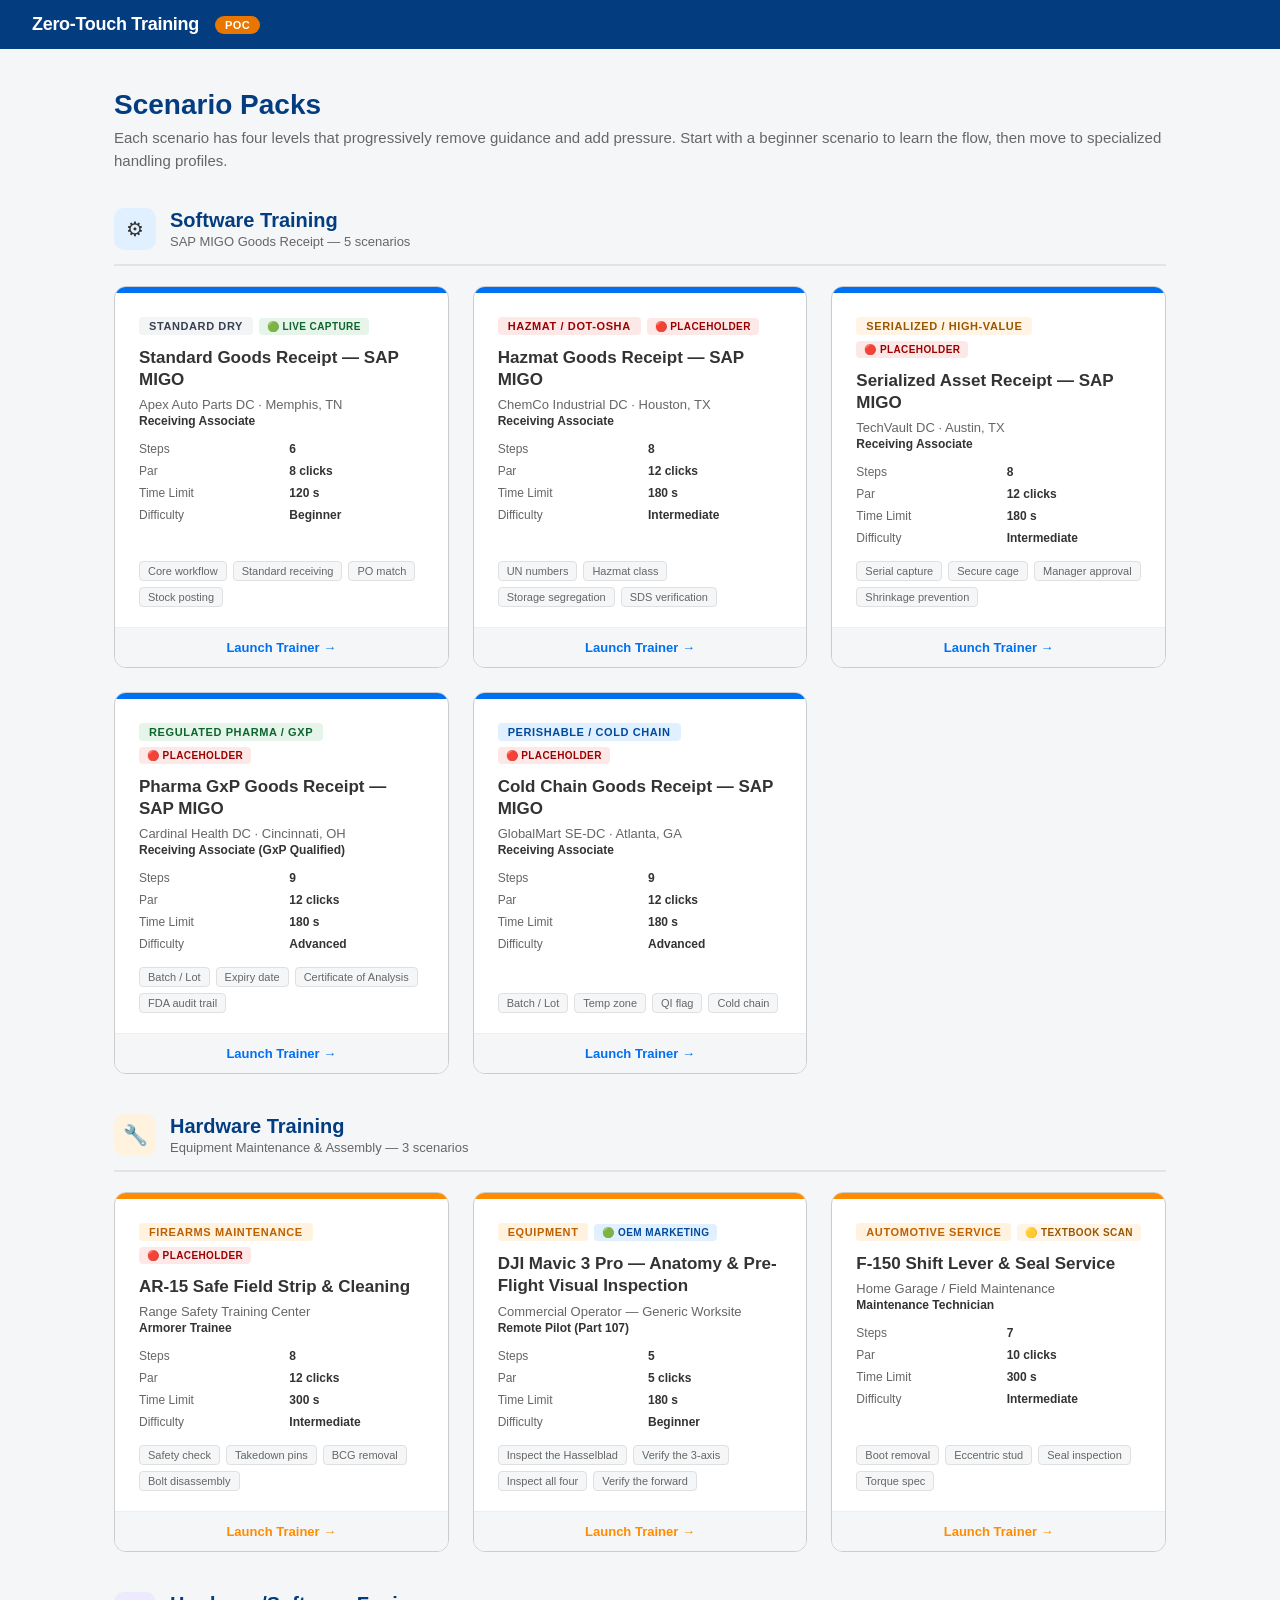
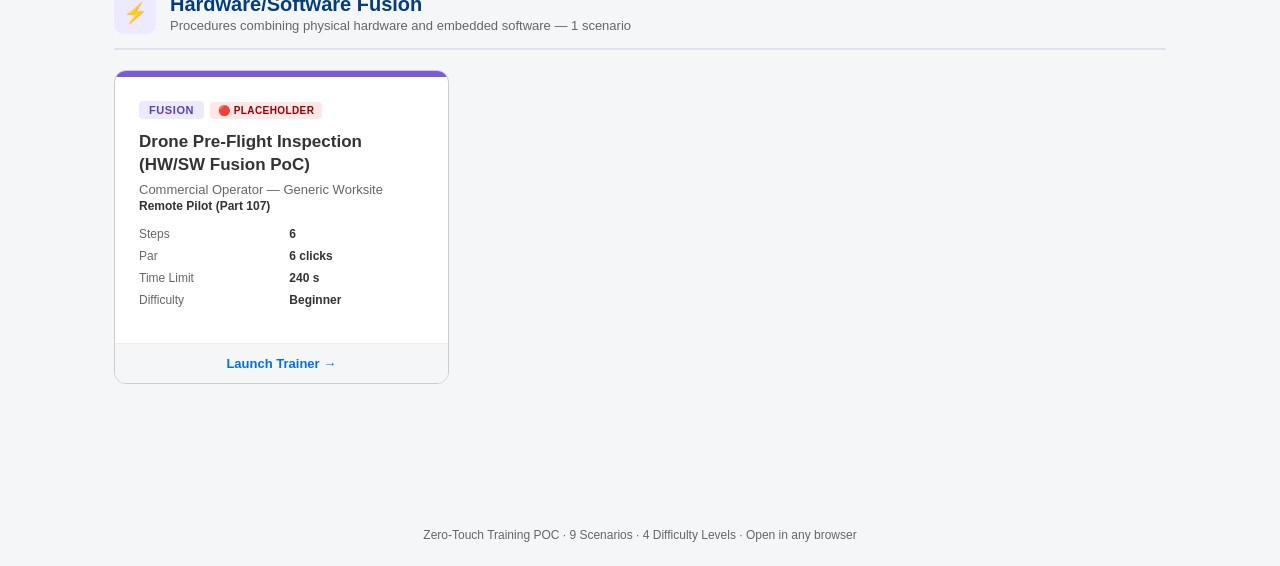
==== commit b2588d1f: "chore: regenerate scenario index with drone_anatomy" ====
--- a/poc/output/ui_trainer/index.html
+++ b/poc/output/ui_trainer/index.html
@@ -332,7 +332,7 @@
         <div class="domain-icon hw">🔧</div>
         <div>
           <h2 class="domain-title">Hardware Training</h2>
-          <p class="domain-sub">Equipment Maintenance & Assembly — 2 scenarios</p>
+          <p class="domain-sub">Equipment Maintenance & Assembly — 3 scenarios</p>
         </div>
       </div>
       <div class="grid">
@@ -357,6 +357,31 @@
           <span class="tag">Takedown pins</span>
           <span class="tag">BCG removal</span>
           <span class="tag">Bolt disassembly</span>
+        </div>
+      </div>
+      <div class="launch">Launch Trainer →</div>
+    </a>
+    <a class="card hw" href="drone_anatomy/index.html">
+      <div class="stripe" style="background:#FF8C00"></div>
+      <div class="card-body">
+        <div class="badge-row">
+          <span class="profile-badge" style="background:#FFF3E0;color:#BF6000">Equipment</span>
+          <span class="fidelity-badge" title="Asset source: OEM marketing" style="background:#E0F0FF;color:#004A9E">🟢 OEM marketing</span>
+        </div>
+        <h2>DJI Mavic 3 Pro — Anatomy &amp; Pre-Flight Visual Inspection</h2>
+        <div class="site">Commercial Operator — Generic Worksite</div>
+        <div class="role">Remote Pilot (Part 107)</div>
+        <dl class="meta">
+          <dt>Steps</dt><dd>5</dd>
+          <dt>Par</dt><dd>5 clicks</dd>
+          <dt>Time Limit</dt><dd>180 s</dd>
+          <dt>Difficulty</dt><dd>Beginner</dd>
+        </dl>
+        <div class="tags">
+          <span class="tag">Inspect the Hasselblad</span>
+          <span class="tag">Verify the 3-axis</span>
+          <span class="tag">Inspect all four</span>
+          <span class="tag">Verify the forward</span>
         </div>
       </div>
       <div class="launch">Launch Trainer →</div>
@@ -422,7 +447,7 @@
 </div>
 
 <div class="footer">
-  Zero-Touch Training POC · 8 Scenarios · 4 Difficulty Levels · Open in any browser
+  Zero-Touch Training POC · 9 Scenarios · 4 Difficulty Levels · Open in any browser
 </div>
 
 </body>
